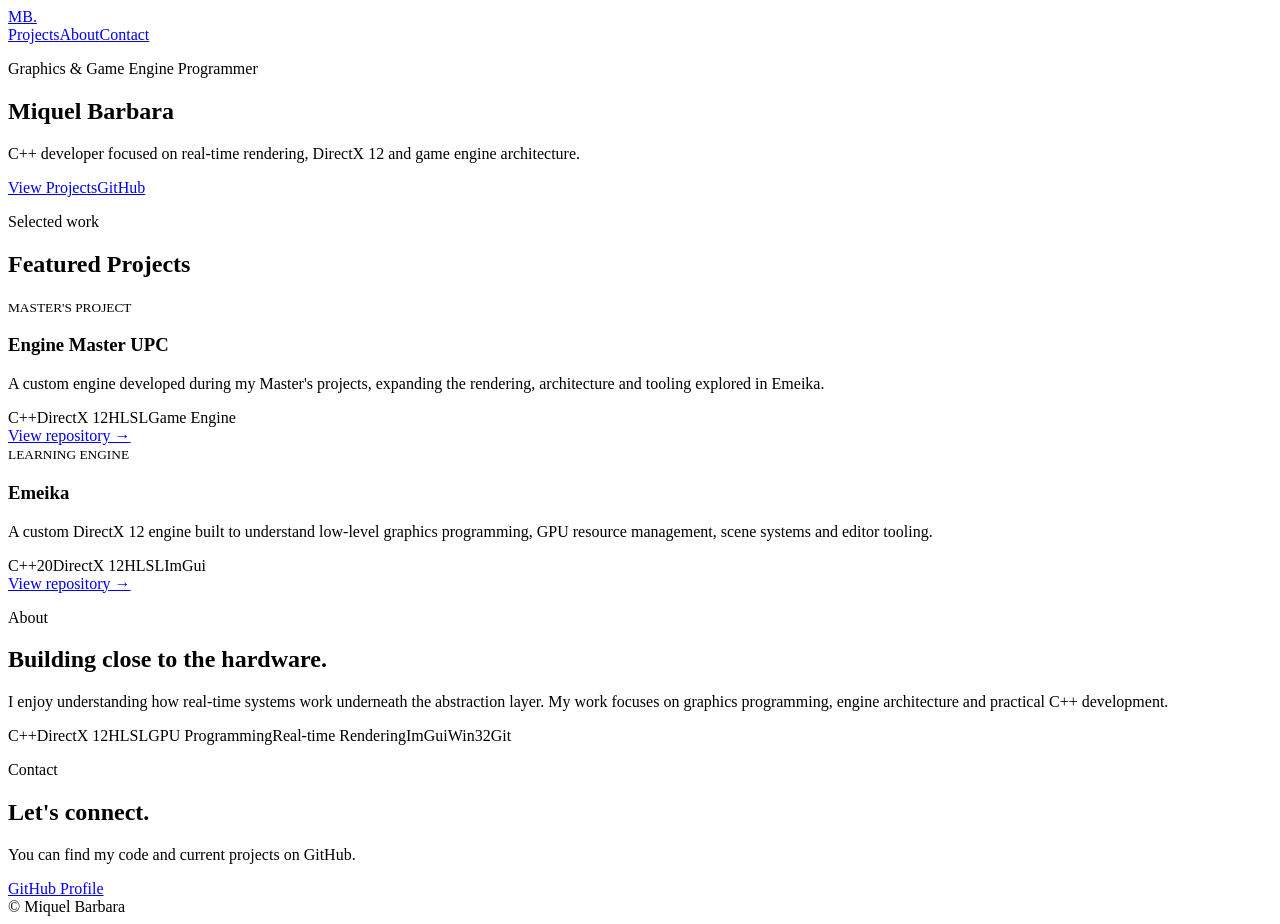
==== index.html @ bea15183 "Add portfolio homepage" ====
<!DOCTYPE html><html lang="en"><head><meta charset="UTF-8"><meta name="viewport" content="width=device-width,initial-scale=1"><meta name="description" content="Miquel Barbara - Graphics and Game Engine Programmer portfolio."><title>Miquel Barbara | Graphics & Game Engine Programmer</title><link rel="stylesheet" href="style.css"></head><body><header><a href="#top" class="logo">MB.</a><nav><a href="#projects">Projects</a><a href="#about">About</a><a href="#contact">Contact</a></nav></header><main id="top"><section class="hero"><p class="eyebrow">Graphics & Game Engine Programmer</p><h1>Miquel Barbara</h1><p class="lead">C++ developer focused on real-time rendering, DirectX 12 and game engine architecture.</p><div class="actions"><a class="btn primary" href="#projects">View Projects</a><a class="btn" href="https://github.com/MiquelBarbara">GitHub</a></div></section><section id="projects"><p class="eyebrow">Selected work</p><h2>Featured Projects</h2><div class="projects"><article><small>MASTER'S PROJECT</small><h3>Engine Master UPC</h3><p>A custom engine developed during my Master's projects, expanding the rendering, architecture and tooling explored in Emeika.</p><div class="tags"><span>C++</span><span>DirectX 12</span><span>HLSL</span><span>Game Engine</span></div><a class="link" href="https://github.com/Ravenwhisp/Engine_Master_UPC">View repository →</a></article><article><small>LEARNING ENGINE</small><h3>Emeika</h3><p>A custom DirectX 12 engine built to understand low-level graphics programming, GPU resource management, scene systems and editor tooling.</p><div class="tags"><span>C++20</span><span>DirectX 12</span><span>HLSL</span><span>ImGui</span></div><a class="link" href="https://github.com/MiquelBarbara/Emeika">View repository →</a></article></div></section><section id="about"><p class="eyebrow">About</p><h2>Building close to the hardware.</h2><p class="lead">I enjoy understanding how real-time systems work underneath the abstraction layer. My work focuses on graphics programming, engine architecture and practical C++ development.</p><div class="tags"><span>C++</span><span>DirectX 12</span><span>HLSL</span><span>GPU Programming</span><span>Real-time Rendering</span><span>ImGui</span><span>Win32</span><span>Git</span></div></section><section id="contact"><p class="eyebrow">Contact</p><h2>Let's connect.</h2><p class="lead">You can find my code and current projects on GitHub.</p><a class="btn primary" href="https://github.com/MiquelBarbara">GitHub Profile</a></section></main><footer>© <span id="year"></span> Miquel Barbara</footer><script src="script.js"></script></body></html>
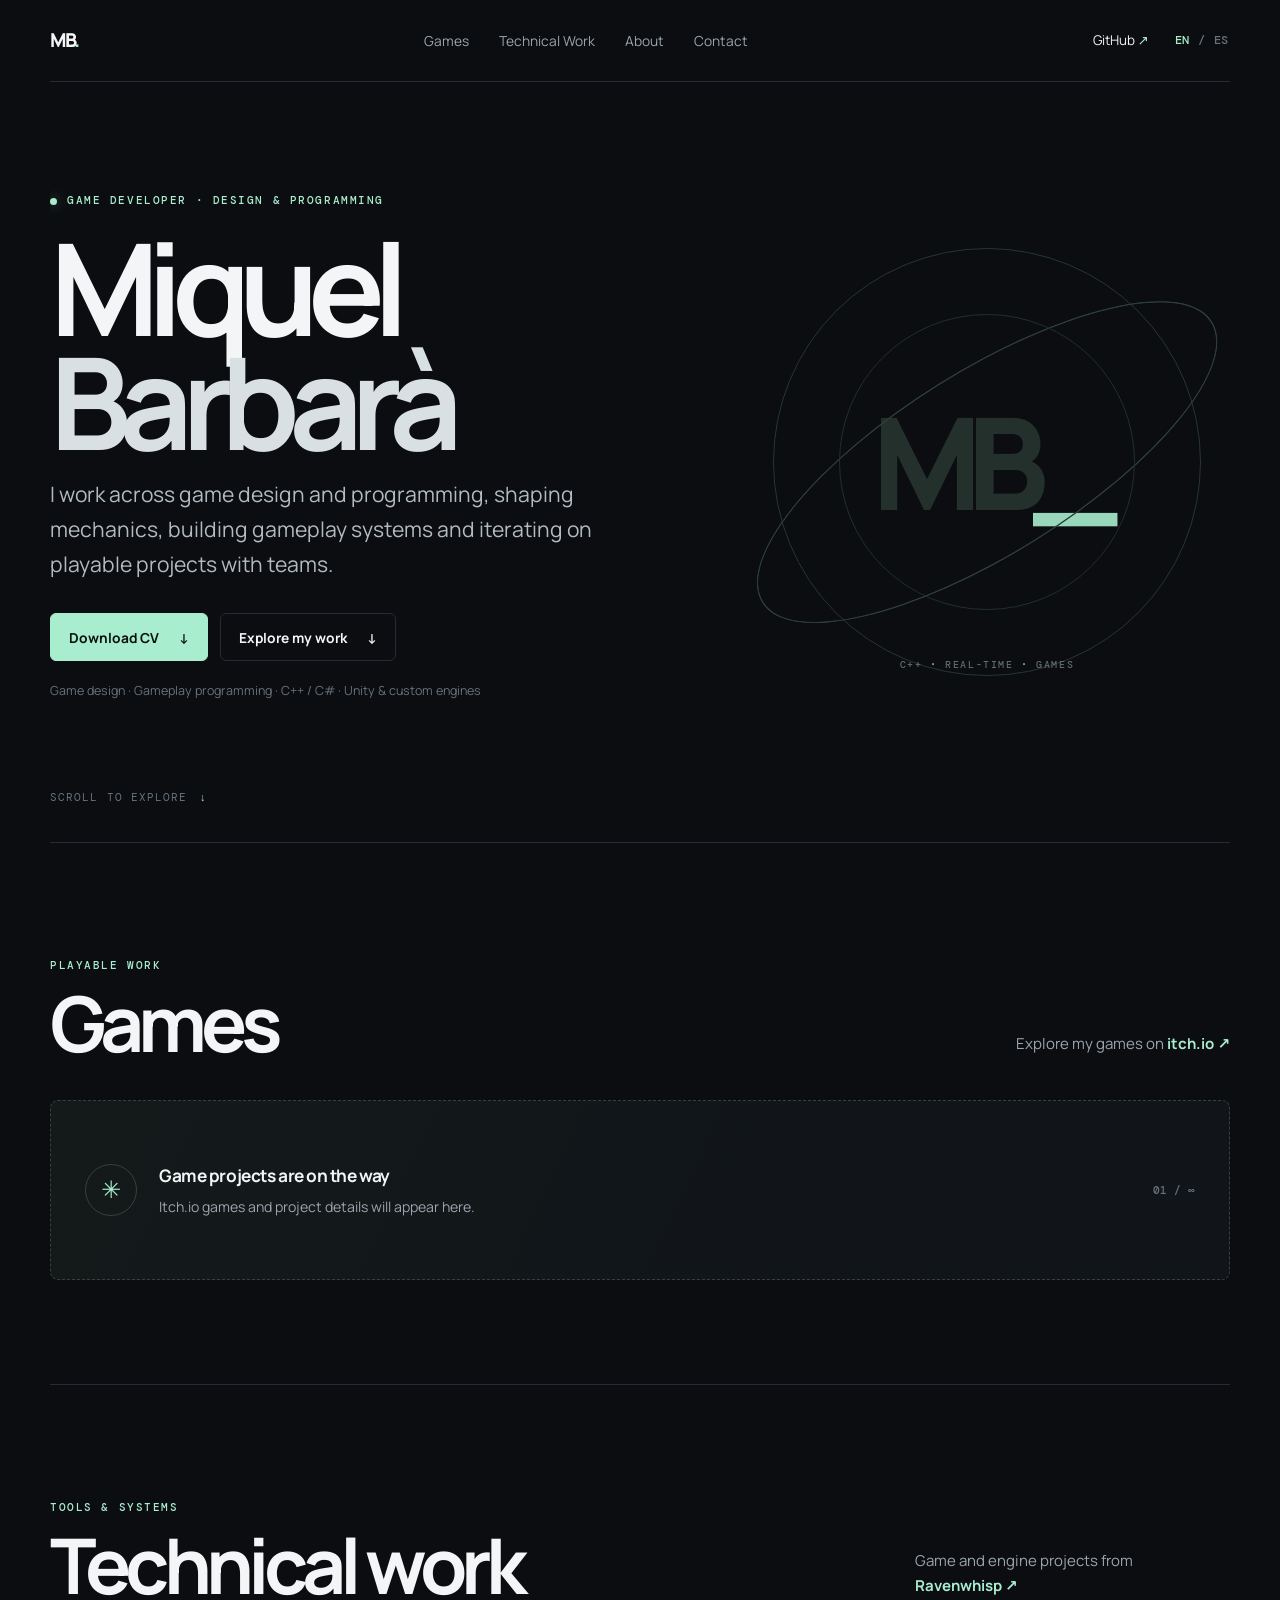
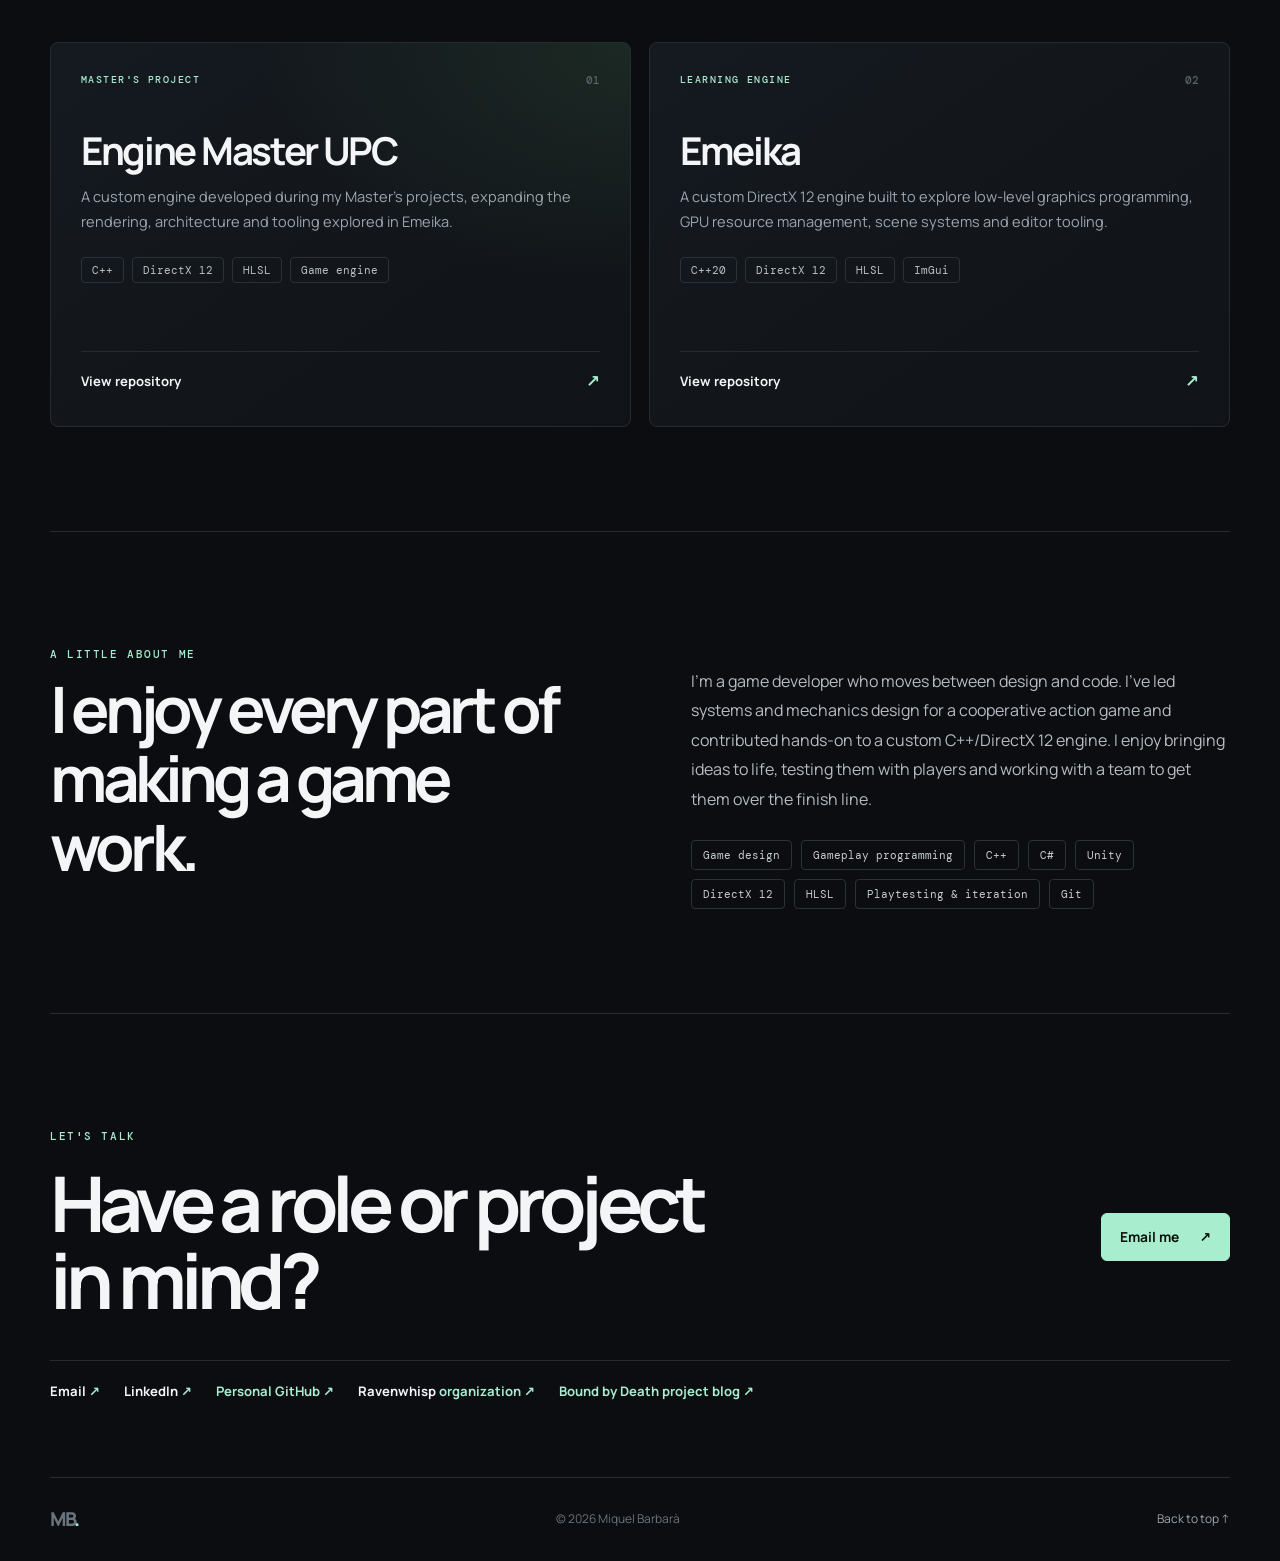
==== commit 82be866b: "Updated web" ====
--- a/index.html
+++ b/index.html
@@ -1 +1,109 @@
-<!DOCTYPE html><html lang="en"><head><meta charset="UTF-8"><meta name="viewport" content="width=device-width,initial-scale=1"><meta name="description" content="Miquel Barbara - Graphics and Game Engine Programmer portfolio."><title>Miquel Barbara | Graphics & Game Engine Programmer</title><link rel="stylesheet" href="style.css"></head><body><header><a href="#top" class="logo">MB.</a><nav><a href="#projects">Projects</a><a href="#about">About</a><a href="#contact">Contact</a></nav></header><main id="top"><section class="hero"><p class="eyebrow">Graphics & Game Engine Programmer</p><h1>Miquel Barbara</h1><p class="lead">C++ developer focused on real-time rendering, DirectX 12 and game engine architecture.</p><div class="actions"><a class="btn primary" href="#projects">View Projects</a><a class="btn" href="https://github.com/MiquelBarbara">GitHub</a></div></section><section id="projects"><p class="eyebrow">Selected work</p><h2>Featured Projects</h2><div class="projects"><article><small>MASTER'S PROJECT</small><h3>Engine Master UPC</h3><p>A custom engine developed during my Master's projects, expanding the rendering, architecture and tooling explored in Emeika.</p><div class="tags"><span>C++</span><span>DirectX 12</span><span>HLSL</span><span>Game Engine</span></div><a class="link" href="https://github.com/Ravenwhisp/Engine_Master_UPC">View repository →</a></article><article><small>LEARNING ENGINE</small><h3>Emeika</h3><p>A custom DirectX 12 engine built to understand low-level graphics programming, GPU resource management, scene systems and editor tooling.</p><div class="tags"><span>C++20</span><span>DirectX 12</span><span>HLSL</span><span>ImGui</span></div><a class="link" href="https://github.com/MiquelBarbara/Emeika">View repository →</a></article></div></section><section id="about"><p class="eyebrow">About</p><h2>Building close to the hardware.</h2><p class="lead">I enjoy understanding how real-time systems work underneath the abstraction layer. My work focuses on graphics programming, engine architecture and practical C++ development.</p><div class="tags"><span>C++</span><span>DirectX 12</span><span>HLSL</span><span>GPU Programming</span><span>Real-time Rendering</span><span>ImGui</span><span>Win32</span><span>Git</span></div></section><section id="contact"><p class="eyebrow">Contact</p><h2>Let's connect.</h2><p class="lead">You can find my code and current projects on GitHub.</p><a class="btn primary" href="https://github.com/MiquelBarbara">GitHub Profile</a></section></main><footer>© <span id="year"></span> Miquel Barbara</footer><script src="script.js"></script></body></html>+<!doctype html>
+<html lang="en">
+<head>
+  <meta charset="utf-8">
+  <meta name="viewport" content="width=device-width, initial-scale=1">
+  <meta name="theme-color" content="#0b0d10">
+  <meta name="description" content="Miquel Barbarà is a game developer working across game design and programming, from gameplay systems and player feedback to C++, C# and Unity.">
+  <title>Miquel Barbarà | Game Developer</title>
+  <link rel="stylesheet" href="style.css">
+  <script src="script.js" defer></script>
+</head>
+<body>
+  <a class="skip-link" href="#main" data-en="Skip to content" data-es="Saltar al contenido">Skip to content</a>
+  <header class="site-header">
+    <a href="#top" class="logo" data-en-aria-label="Miquel Barbarà home" data-es-aria-label="Inicio de Miquel Barbarà" aria-label="Miquel Barbarà home">MB<span>.</span></a>
+    <nav data-en-aria-label="Main navigation" data-es-aria-label="Navegación principal" aria-label="Main navigation">
+      <a href="#games" data-en="Games" data-es="Juegos">Games</a>
+      <a href="#engineering" data-en="Technical Work" data-es="Trabajo técnico">Technical Work</a>
+      <a href="#about" data-en="About" data-es="Sobre mí">About</a>
+      <a href="#contact" data-en="Contact" data-es="Contacto">Contact</a>
+    </nav>
+    <div class="header-actions">
+      <a class="github-link" href="https://github.com/MiquelBarbara" target="_blank" rel="noopener noreferrer">GitHub <span aria-hidden="true">↗</span></a>
+      <div class="language-switch" role="group" aria-label="Language / Idioma">
+        <button type="button" class="language-button is-active" data-language="en" aria-pressed="true">EN</button>
+        <span aria-hidden="true">/</span>
+        <button type="button" class="language-button" data-language="es" aria-pressed="false">ES</button>
+      </div>
+    </div>
+  </header>
+
+  <main id="main">
+    <section class="hero" id="top" aria-labelledby="hero-title">
+      <div class="hero-copy">
+        <p class="eyebrow"><span class="status-dot" aria-hidden="true"></span><span data-en="Game Developer · Design &amp; Programming" data-es="Desarrollador de videojuegos · Diseño y programación">Game Developer · Design &amp; Programming</span></p>
+        <h1 id="hero-title">Miquel<br><span>Barbarà</span></h1>
+        <p class="hero-lead" data-en="I work across game design and programming, shaping mechanics, building gameplay systems and iterating on playable projects with teams." data-es="Trabajo entre diseño y programación de videojuegos: defino mecánicas, desarrollo sistemas de juego e itero sobre proyectos jugables en equipo.">I work across game design and programming, shaping mechanics, building gameplay systems and iterating on playable projects with teams.</p>
+        <div class="hero-actions">
+          <a class="btn primary" href="assets/Miquel_Barbara_Game_Designer_CV.pdf" download><span data-en="Download CV" data-es="Descargar CV">Download CV</span><span aria-hidden="true">↓</span></a>
+          <a class="btn secondary" href="#games"><span data-en="Explore my work" data-es="Explora mi trabajo">Explore my work</span><span aria-hidden="true">↓</span></a>
+        </div>
+        <p class="hero-note" data-en="Game design · Gameplay programming · C++ / C# · Unity &amp; custom engines" data-es="Diseño · Programación de juego · C++ / C# · Unity y motores propios">Game design · Gameplay programming · C++ / C# · Unity &amp; custom engines</p>
+      </div>
+      <div class="hero-art" aria-hidden="true">
+        <div class="orbit orbit-one"></div><div class="orbit orbit-two"></div>
+        <div class="hero-mark">MB<span>_</span></div>
+        <div class="hero-caption">C++ <i>·</i> REAL-TIME <i>·</i> GAMES</div>
+      </div>
+      <a class="scroll-cue" href="#games"><span data-en="Scroll to explore" data-es="Desplázate para explorar">Scroll to explore</span><span aria-hidden="true">↓</span></a>
+    </section>
+
+    <section class="work-section" id="games" aria-labelledby="games-title">
+      <div class="section-heading">
+        <div><p class="eyebrow" data-en="PLAYABLE WORK" data-es="PROYECTOS JUGABLES">PLAYABLE WORK</p><h2 id="games-title" data-en="Games" data-es="Juegos">Games</h2></div>
+        <p class="section-intro"><span data-en="Explore my games on" data-es="Descubre mis juegos en">Explore my games on</span> <a class="text-link" href="https://miquelbarbara.itch.io" target="_blank" rel="noopener noreferrer">itch.io ↗</a></p>
+      </div>
+      <div class="empty-state">
+        <span class="empty-icon" aria-hidden="true">✳</span>
+        <div><h3 data-en="Game projects are on the way" data-es="Próximamente habrá proyectos de videojuegos">Game projects are on the way</h3><p data-en="Itch.io games and project details will appear here." data-es="Aquí aparecerán mis juegos de itch.io y los detalles de cada proyecto.">Itch.io games and project details will appear here.</p></div>
+        <span class="empty-index">01 / ∞</span>
+      </div>
+    </section>
+
+    <section class="work-section" id="engineering" aria-labelledby="engineering-title">
+      <div class="section-heading">
+        <div><p class="eyebrow" data-en="TOOLS &amp; SYSTEMS" data-es="HERRAMIENTAS Y SISTEMAS">TOOLS &amp; SYSTEMS</p><h2 id="engineering-title" data-en="Technical work" data-es="Trabajo técnico">Technical work</h2></div>
+        <p class="section-intro"><span data-en="Game and engine projects from" data-es="Proyectos de videojuegos y motores de">Game and engine projects from</span> <a class="text-link" href="https://github.com/Ravenwhisp" target="_blank" rel="noopener noreferrer">Ravenwhisp ↗</a></p>
+      </div>
+      <div class="project-grid">
+        <article class="project-card project-featured">
+          <div class="project-topline"><span class="project-type" data-en="MASTER'S PROJECT" data-es="PROYECTO DE MÁSTER">MASTER'S PROJECT</span><span class="project-number">01</span></div>
+          <h3>Engine Master UPC</h3>
+          <p data-en="A custom engine developed during my Master's projects, expanding the rendering, architecture and tooling explored in Emeika." data-es="Un motor propio desarrollado durante mis proyectos de máster, ampliando los sistemas de renderizado, arquitectura y herramientas explorados en Emeika.">A custom engine developed during my Master's projects, expanding the rendering, architecture and tooling explored in Emeika.</p>
+          <div class="tags"><span>C++</span><span>DirectX 12</span><span>HLSL</span><span data-en="Game engine" data-es="Motor de videojuegos">Game engine</span></div>
+          <a class="project-link" href="https://github.com/Ravenwhisp/Engine_Master_UPC" target="_blank" rel="noopener noreferrer"><span data-en="View repository" data-es="Ver repositorio">View repository</span><span aria-hidden="true">↗</span></a>
+        </article>
+        <article class="project-card">
+          <div class="project-topline"><span class="project-type" data-en="LEARNING ENGINE" data-es="MOTOR EXPERIMENTAL">LEARNING ENGINE</span><span class="project-number">02</span></div>
+          <h3>Emeika</h3>
+          <p data-en="A custom DirectX 12 engine built to explore low-level graphics programming, GPU resource management, scene systems and editor tooling." data-es="Un motor propio con DirectX 12 para explorar programación gráfica de bajo nivel, gestión de recursos de GPU, sistemas de escena y herramientas de edición.">A custom DirectX 12 engine built to explore low-level graphics programming, GPU resource management, scene systems and editor tooling.</p>
+          <div class="tags"><span>C++20</span><span>DirectX 12</span><span>HLSL</span><span>ImGui</span></div>
+          <a class="project-link" href="https://github.com/MiquelBarbara/Emeika" target="_blank" rel="noopener noreferrer"><span data-en="View repository" data-es="Ver repositorio">View repository</span><span aria-hidden="true">↗</span></a>
+        </article>
+      </div>
+    </section>
+
+    <section class="about-section" id="about" aria-labelledby="about-title">
+      <div class="about-heading"><p class="eyebrow" data-en="A LITTLE ABOUT ME" data-es="UN POCO SOBRE MÍ">A LITTLE ABOUT ME</p><h2 id="about-title" data-en="I enjoy every part of making a game work." data-es="Me gusta participar en cada parte de crear un videojuego.">I enjoy every part of making a game work.</h2></div>
+      <div class="about-copy"><p data-en="I’m a game developer who moves between design and code. I’ve led systems and mechanics design for a cooperative action game and contributed hands-on to a custom C++/DirectX 12 engine. I enjoy bringing ideas to life, testing them with players and working with a team to get them over the finish line." data-es="Soy desarrollador de videojuegos y me muevo entre el diseño y el código. He liderado el diseño de sistemas y mecánicas para un juego de acción cooperativo y también he contribuido a un motor propio con C++ y DirectX 12. Me gusta dar vida a las ideas, probarlas con jugadores y trabajar en equipo para llevarlas a buen término.">I’m a game developer who moves between design and code. I’ve led systems and mechanics design for a cooperative action game and contributed hands-on to a custom C++/DirectX 12 engine. I enjoy bringing ideas to life, testing them with players and working with a team to get them over the finish line.</p>
+        <div class="skills"><span data-en="Game design" data-es="Diseño de videojuegos">Game design</span><span data-en="Gameplay programming" data-es="Programación de juego">Gameplay programming</span><span>C++</span><span>C#</span><span>Unity</span><span>DirectX 12</span><span>HLSL</span><span data-en="Playtesting &amp; iteration" data-es="Pruebas e iteración">Playtesting &amp; iteration</span><span>Git</span></div>
+      </div>
+    </section>
+
+    <section class="contact-section" id="contact" aria-labelledby="contact-title">
+      <p class="eyebrow" data-en="LET'S TALK" data-es="HABLEMOS">LET'S TALK</p>
+      <div class="contact-row"><h2 id="contact-title" data-en="Have a role or project in mind?" data-es="¿Tienes una oportunidad o proyecto en mente?">Have a role or project in mind?</h2><a class="btn primary contact-button" href="mailto:miquel.barbara.garrido@gmail.com"><span data-en="Email me" data-es="Escríbeme">Email me</span><span aria-hidden="true">↗</span></a></div>
+      <div class="social-links">
+        <a href="mailto:miquel.barbara.garrido@gmail.com">Email <span aria-hidden="true">↗</span></a>
+        <a href="https://www.linkedin.com/in/miquel-barbara-garrido" target="_blank" rel="noopener noreferrer">LinkedIn <span aria-hidden="true">↗</span></a>
+        <a href="https://github.com/MiquelBarbara" target="_blank" rel="noopener noreferrer"><span data-en="Personal GitHub" data-es="GitHub personal">Personal GitHub</span> <span aria-hidden="true">↗</span></a>
+        <a href="https://github.com/Ravenwhisp" target="_blank" rel="noopener noreferrer">Ravenwhisp <span data-en="organization" data-es="organización">organization</span> <span aria-hidden="true">↗</span></a>
+        <a href="https://ravenwhisp.github.io/Ravenwhisp/" target="_blank" rel="noopener noreferrer"><span data-en="Bound by Death project blog" data-es="Blog del proyecto Bound by Death">Bound by Death project blog</span> <span aria-hidden="true">↗</span></a>
+      </div>
+    </section>
+  </main>
+
+  <footer><a href="#top" class="logo">MB<span>.</span></a><p>© <span id="year"></span> Miquel Barbarà</p><a href="#top" class="back-top"><span data-en="Back to top" data-es="Volver arriba">Back to top</span> ↑</a></footer>
+</body>
+</html>
--- a/style.css
+++ b/style.css
@@ -0,0 +1,9 @@
+@import url('https://fonts.googleapis.com/css2?family=DM+Mono:wght@400;500&family=Manrope:wght@400;500;600;700;800&display=swap');
+
+:root{color-scheme:dark;--bg:#0b0d10;--surface:#11151a;--surface-raised:#171c22;--text:#f3f5f6;--muted:#9aa5af;--faint:#68737d;--line:#242b32;--accent:#a8edce;--accent-strong:#72dcb0;--font-sans:'Manrope',Inter,system-ui,-apple-system,'Segoe UI',sans-serif;--font-mono:'DM Mono',ui-monospace,monospace}*{box-sizing:border-box}html{scroll-behavior:smooth;scroll-padding-top:90px}body{margin:0;background:var(--bg);color:var(--text);font:400 16px/1.7 var(--font-sans);-webkit-font-smoothing:antialiased}a{color:inherit;text-decoration:none}button{font:inherit}::selection{background:var(--accent);color:var(--bg)}.skip-link{position:fixed;z-index:10;top:10px;left:10px;padding:10px 16px;background:var(--accent);color:var(--bg);border-radius:6px;transform:translateY(-160%)}.skip-link:focus{transform:translateY(0)}.site-header,main,footer{width:min(calc(100% - 64px),1180px);margin-inline:auto}.site-header{height:82px;display:flex;align-items:center;justify-content:space-between;border-bottom:1px solid var(--line)}.logo{font-size:1.2rem;font-weight:800;letter-spacing:-.1em}.logo span,.hero-mark span{color:var(--accent)}nav,.header-actions{display:flex;align-items:center}nav{gap:30px;color:var(--muted);font-size:.86rem}nav a,.github-link,.social-links a,.back-top{transition:color .2s ease}nav a:hover,.github-link:hover,.social-links a:hover,.back-top:hover{color:var(--accent)}.header-actions{gap:24px}.github-link{font-size:.84rem}.github-link span,.social-links a span{color:var(--accent)}.language-switch{display:flex;align-items:center;gap:7px;color:var(--faint);font:500 .72rem var(--font-mono)}.language-button{padding:5px 2px;border:0;background:none;color:var(--faint);font:inherit;cursor:pointer}.language-button:hover,.language-button.is-active{color:var(--accent)}.language-button:focus-visible,a:focus-visible{outline:2px solid var(--accent);outline-offset:4px;border-radius:3px}.hero{position:relative;min-height:min(760px,calc(100svh - 82px));display:flex;align-items:center;padding:100px 0 140px;overflow:hidden}.hero-copy{position:relative;z-index:1;max-width:650px}.eyebrow,.project-type{font:500 .7rem/1.4 var(--font-mono);letter-spacing:.14em;color:var(--accent);text-transform:uppercase}.hero .eyebrow{display:flex;align-items:center;gap:10px}.status-dot{width:7px;height:7px;border-radius:50%;background:var(--accent);box-shadow:0 0 14px #a8edce70}.hero h1{margin:22px 0 18px;font-size:clamp(4.8rem,10vw,8.8rem);line-height:.89;letter-spacing:-.09em;font-weight:700}.hero h1 span{color:#d9e0e4}.hero-lead{max-width:570px;margin:0;color:#b2bbc2;font-size:clamp(1.08rem,2vw,1.32rem);line-height:1.65}.hero-actions{display:flex;flex-wrap:wrap;gap:12px;margin-top:32px}.btn{min-height:48px;display:inline-flex;align-items:center;justify-content:center;gap:20px;padding:0 18px;border:1px solid var(--line);border-radius:6px;font-size:.86rem;font-weight:700;transition:transform .2s ease,border-color .2s ease,background .2s ease}.btn:hover{transform:translateY(-2px)}.btn.primary{background:var(--accent);border-color:var(--accent);color:#07110c}.btn.primary:hover{background:#c3f7df}.btn.secondary:hover{border-color:var(--accent);color:var(--accent)}.disabled-action{cursor:not-allowed;opacity:.55}.disabled-action:hover{transform:none}.hero-note{margin:19px 0 0;color:var(--faint);font-size:.78rem}.hero-art{position:absolute;width:min(44vw,510px);aspect-ratio:1;right:-12px;top:50%;transform:translateY(-50%);display:grid;place-items:center;opacity:.9}.hero-art::before,.hero-art::after{content:"";position:absolute;border:1px solid #293c36;border-radius:50%}.hero-art::before{inset:8%}.hero-art::after{inset:21%;border-color:#24342f}.orbit{position:absolute;border:1px solid #32453d;border-radius:50%;transform:rotate(-32deg)}.orbit-one{inset:32% -2%;}.orbit-two{inset:-2% 32%;transform:rotate(58deg)}.hero-mark{font-size:clamp(4rem,10vw,8rem);font-weight:800;letter-spacing:-.12em;color:#27342f}.hero-mark span{animation:blink 1.2s steps(2,start) infinite}.hero-caption{position:absolute;bottom:9%;font:500 .62rem var(--font-mono);letter-spacing:.16em;color:#68776f}.hero-caption i{font-style:normal;color:var(--accent)}.scroll-cue{position:absolute;bottom:38px;left:0;display:flex;align-items:center;gap:12px;color:var(--faint);font:400 .68rem var(--font-mono);text-transform:uppercase;letter-spacing:.1em}.scroll-cue span:last-child{color:var(--accent)}section.work-section,section.about-section,section.contact-section{padding:104px 0;border-top:1px solid var(--line)}.section-heading{display:flex;align-items:end;justify-content:space-between;gap:30px;margin-bottom:38px}.section-heading h2,.about-heading h2,.contact-section h2{margin:9px 0 0;font-size:clamp(2.8rem,6vw,5rem);line-height:1;letter-spacing:-.075em}.section-intro{max-width:315px;margin:0 0 5px;color:var(--muted);font-size:.94rem}.empty-state{min-height:180px;display:flex;align-items:center;gap:22px;padding:30px 34px;background:linear-gradient(115deg,#141a1a,#11151a 64%);border:1px dashed #33423c;border-radius:8px}.empty-icon{display:grid;place-items:center;width:52px;height:52px;flex:0 0 52px;border:1px solid #33423c;border-radius:50%;color:var(--accent);font-size:1.5rem}.empty-state h3{margin:0 0 5px;font-size:1.08rem;letter-spacing:-.025em}.empty-state p{margin:0;color:var(--muted);font-size:.88rem}.empty-index{margin-left:auto;color:var(--faint);font:500 .7rem var(--font-mono)}.project-grid{display:grid;grid-template-columns:repeat(2,minmax(0,1fr));gap:18px}.project-card{position:relative;min-height:385px;display:flex;flex-direction:column;padding:30px;background:linear-gradient(145deg,#151a20,#101317);border:1px solid var(--line);border-radius:8px;transition:border-color .2s ease,transform .2s ease}.project-card:hover{transform:translateY(-3px);border-color:#3b4b44}.project-featured{background:radial-gradient(ellipse at top right,#1c2924 0,transparent 45%),linear-gradient(145deg,#151a20,#101317)}.project-topline{display:flex;align-items:center;justify-content:space-between}.project-type{font-size:.64rem}.project-number{color:#59636b;font:500 .7rem var(--font-mono)}.project-card h3{margin:43px 0 12px;font-size:clamp(1.8rem,3vw,2.5rem);line-height:1.1;letter-spacing:-.06em}.project-card p{max-width:520px;margin:0;color:var(--muted);font-size:.91rem}.tags,.skills{display:flex;flex-wrap:wrap;gap:8px}.tags{margin:23px 0 26px}.tags span,.skills span{padding:5px 10px;border:1px solid #2a3239;border-radius:4px;color:#b8c1c7;font:400 .68rem var(--font-mono)}.project-link{display:flex;align-items:center;justify-content:space-between;margin-top:auto;padding-top:15px;border-top:1px solid var(--line);font-size:.82rem;font-weight:700}.project-link span:last-child{color:var(--accent);font-size:1.05rem}.project-link:hover{color:var(--accent)}.about-section{display:grid;grid-template-columns:1fr 1fr;gap:8vw}.about-heading h2{max-width:550px;font-size:clamp(2.5rem,5vw,4rem);line-height:1.08}.about-copy{padding-top:31px}.about-copy>p{margin:0 0 25px;color:#b4bdc4;font-size:1rem;line-height:1.85}.skills{gap:9px}.skills span{padding:7px 11px;color:#c6cdd2}.contact-section{padding-bottom:74px!important}.contact-row{display:flex;align-items:center;justify-content:space-between;gap:25px}.contact-section h2{max-width:700px;font-size:clamp(2.7rem,6vw,5.2rem)}.contact-button{flex:0 0 auto}.social-links{display:flex;align-items:center;gap:24px;margin-top:42px;padding-top:19px;border-top:1px solid var(--line);font-size:.82rem}.social-links a{font-weight:700}.pending-contact{color:var(--faint);font-size:.76rem}footer{min-height:84px;display:flex;align-items:center;justify-content:space-between;border-top:1px solid var(--line);color:var(--faint);font-size:.75rem}footer p{margin:0}.back-top{color:var(--muted)}
+@keyframes blink{to{visibility:hidden}}@media(prefers-reduced-motion:reduce){*,*::before,*::after{scroll-behavior:auto!important;animation-duration:.01ms!important;animation-iteration-count:1!important;transition-duration:.01ms!important}}
+@media(max-width:850px){.site-header,main,footer{width:min(calc(100% - 40px),1180px)}.hero-art{right:-100px;opacity:.5}.hero-copy{max-width:590px}.about-section{gap:40px}}
+@media(max-width:650px){.site-header{height:auto;min-height:74px;flex-wrap:wrap;gap:10px;padding:14px 0}.site-header nav{order:3;width:100%;justify-content:space-between;gap:8px;padding:9px 0 3px;border-top:1px solid var(--line);font-size:.76rem}.header-actions{gap:14px}.github-link{font-size:.78rem}.hero{min-height:690px;min-height:calc(90svh - 110px);padding:85px 0 115px}.hero-art{width:85vw;right:-33vw;top:54%;opacity:.24}.hero h1{font-size:clamp(4.2rem,18vw,7rem)}.hero-lead{font-size:1.05rem}.hero-note{max-width:270px}.scroll-cue{bottom:28px}section.work-section,section.about-section,section.contact-section{padding:76px 0}.section-heading{display:block;margin-bottom:27px}.section-intro{margin-top:14px}.section-heading h2{font-size:3.4rem}.empty-state{align-items:flex-start;padding:23px;gap:15px}.empty-icon{width:42px;height:42px;flex-basis:42px;font-size:1.2rem}.empty-index{display:none}.project-grid{grid-template-columns:1fr}.project-card{min-height:360px;padding:24px}.project-card h3{margin-top:36px}.about-section{grid-template-columns:1fr;gap:10px}.about-copy{padding-top:0}.about-heading h2{max-width:500px;font-size:3rem}.contact-row{align-items:flex-start;flex-direction:column}.contact-section h2{font-size:3.4rem}.social-links{align-items:flex-start;flex-direction:column;gap:10px}footer{min-height:76px}}
+@media(max-width:370px){.site-header,main,footer{width:calc(100% - 32px)}nav{font-size:.7rem!important}.header-actions{gap:9px}.hero-actions{align-items:flex-start;flex-direction:column}.btn{min-width:185px;justify-content:space-between}}
+
+.text-link{color:var(--accent);font-weight:700;white-space:nowrap}.text-link:hover{text-decoration:underline;text-underline-offset:4px}.social-links{flex-wrap:wrap}
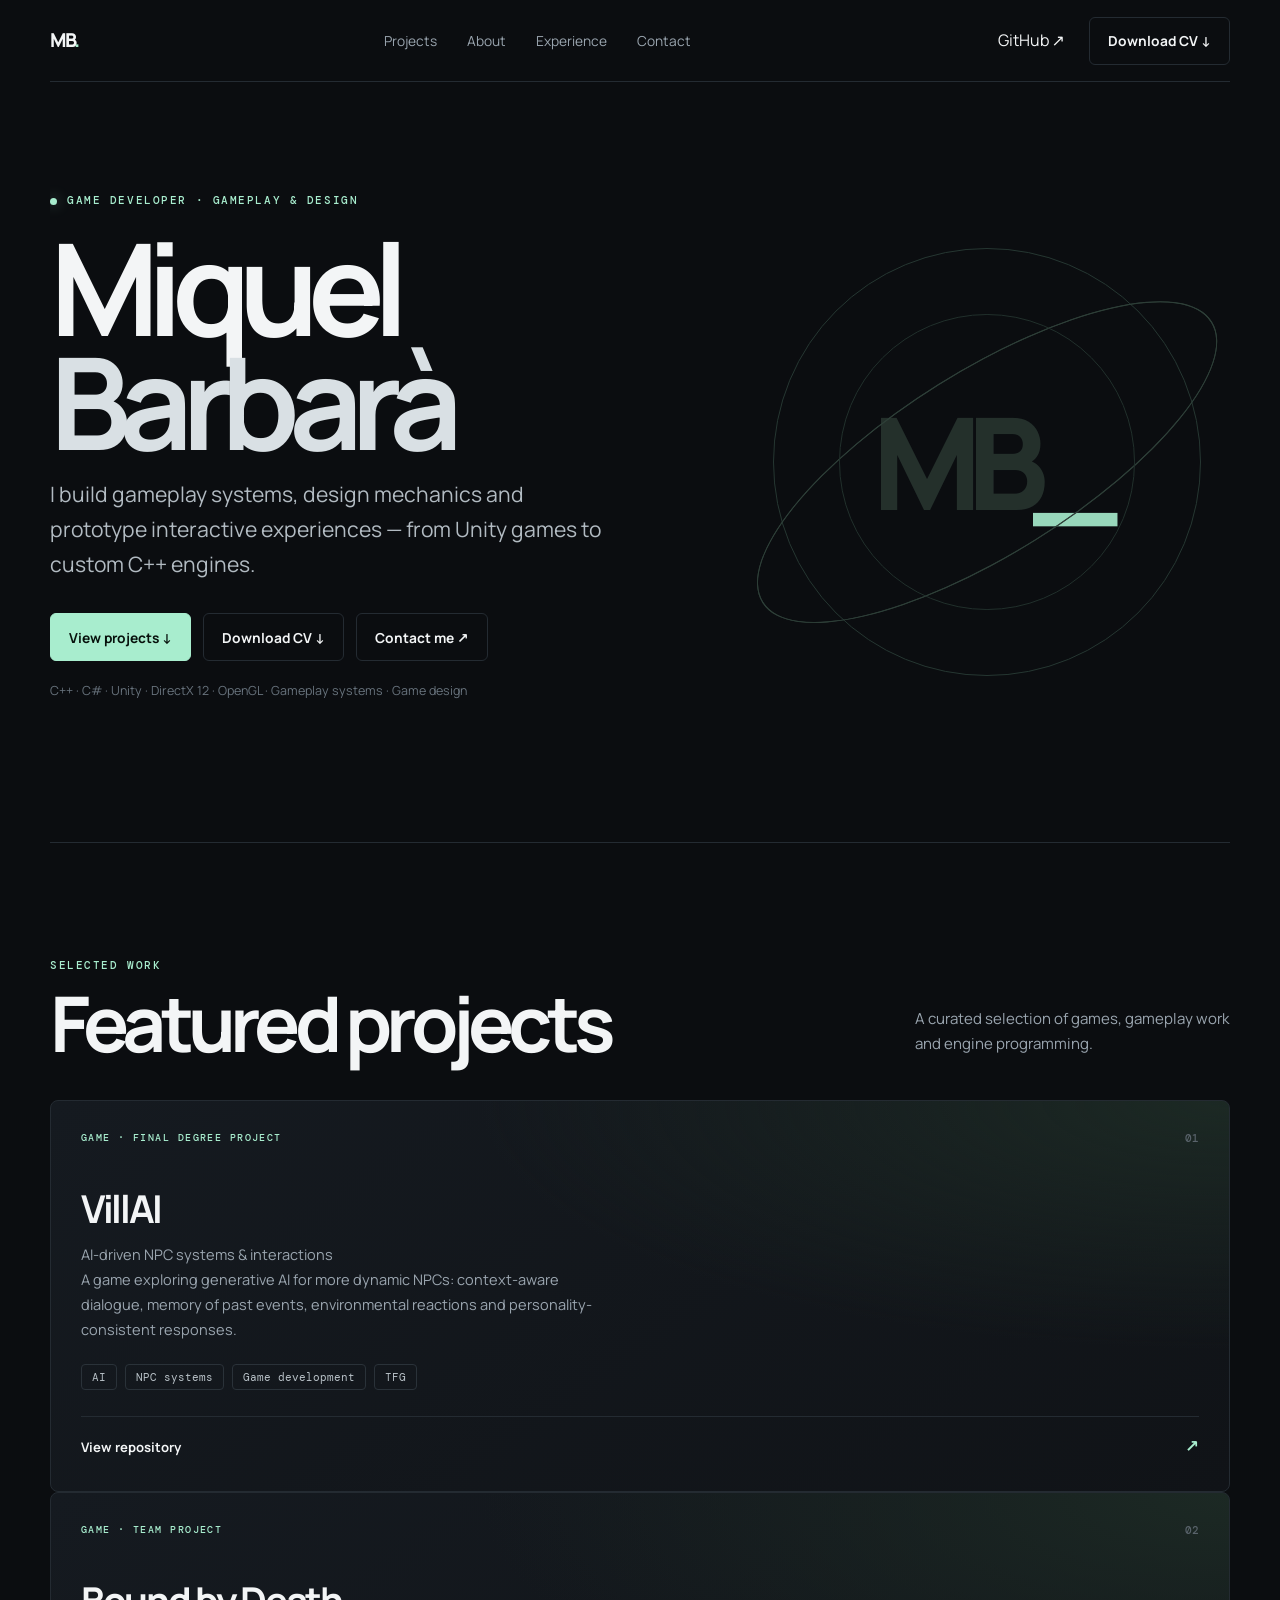
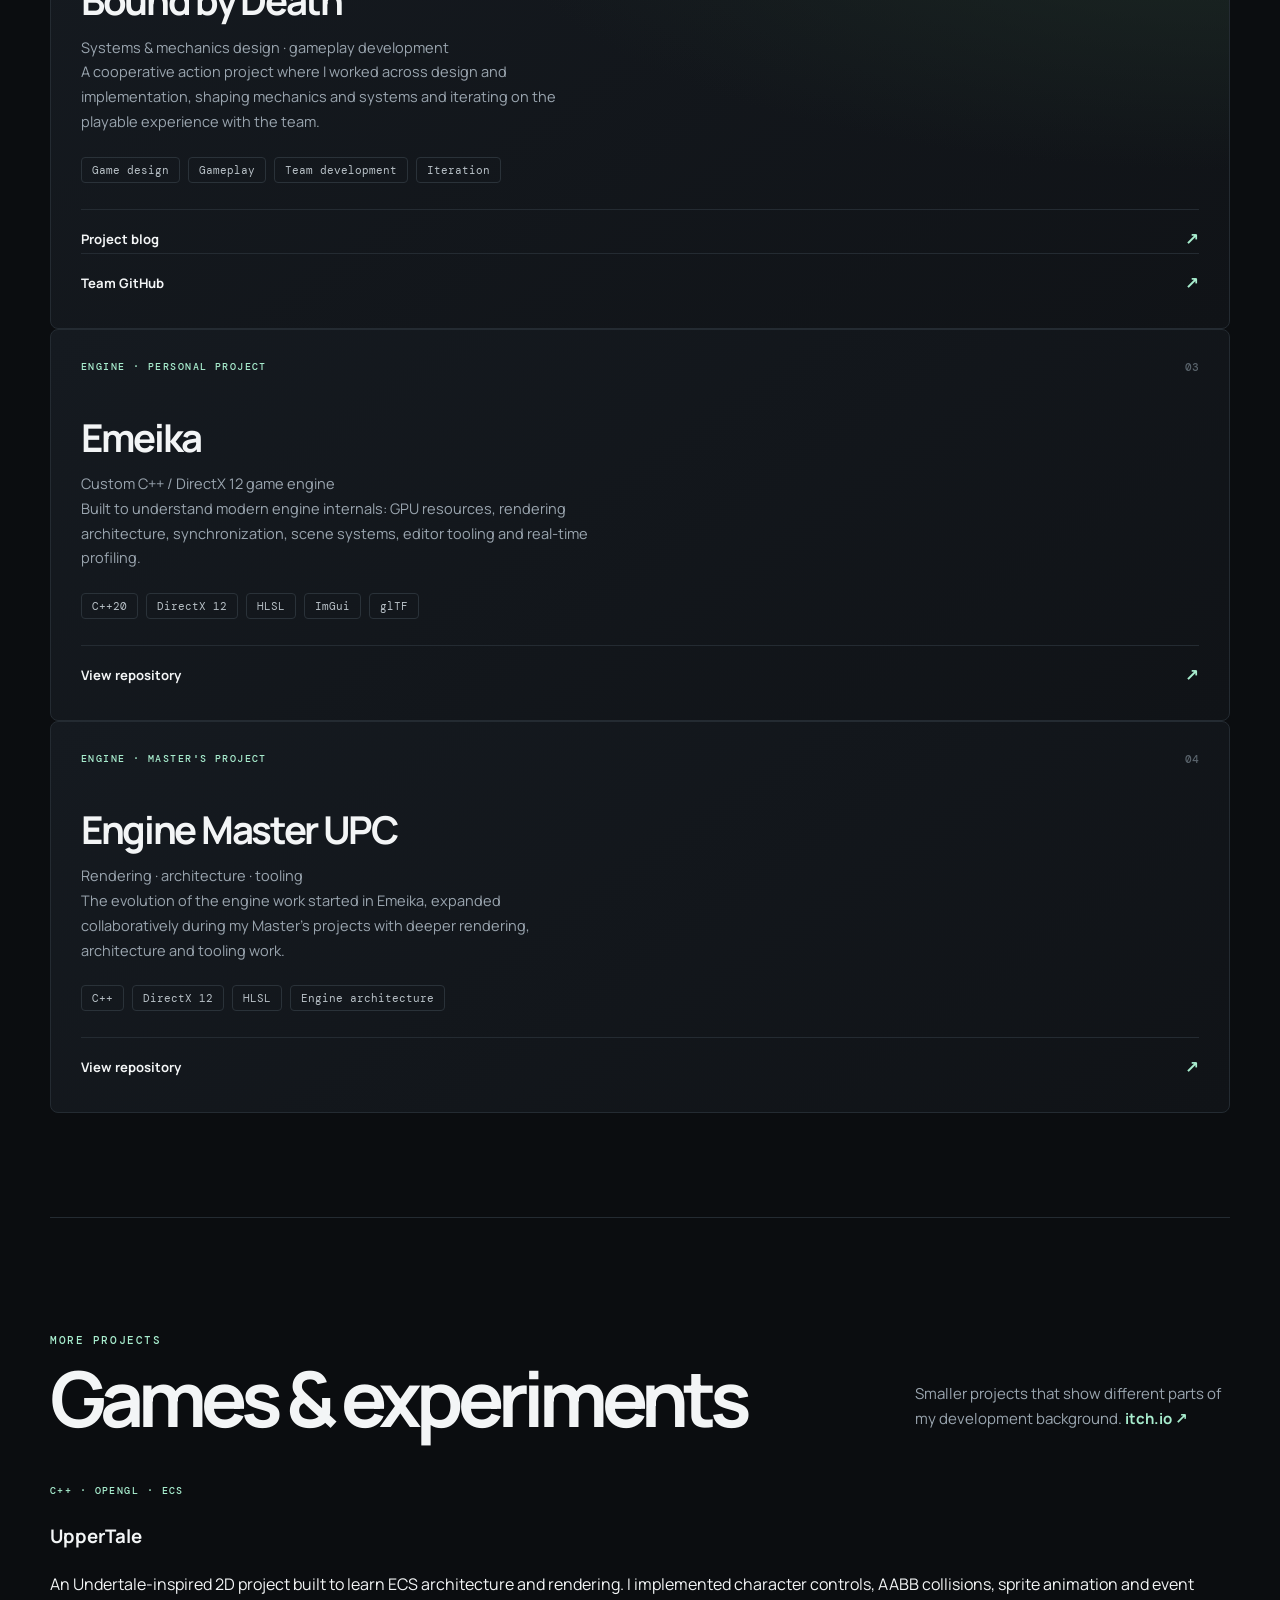
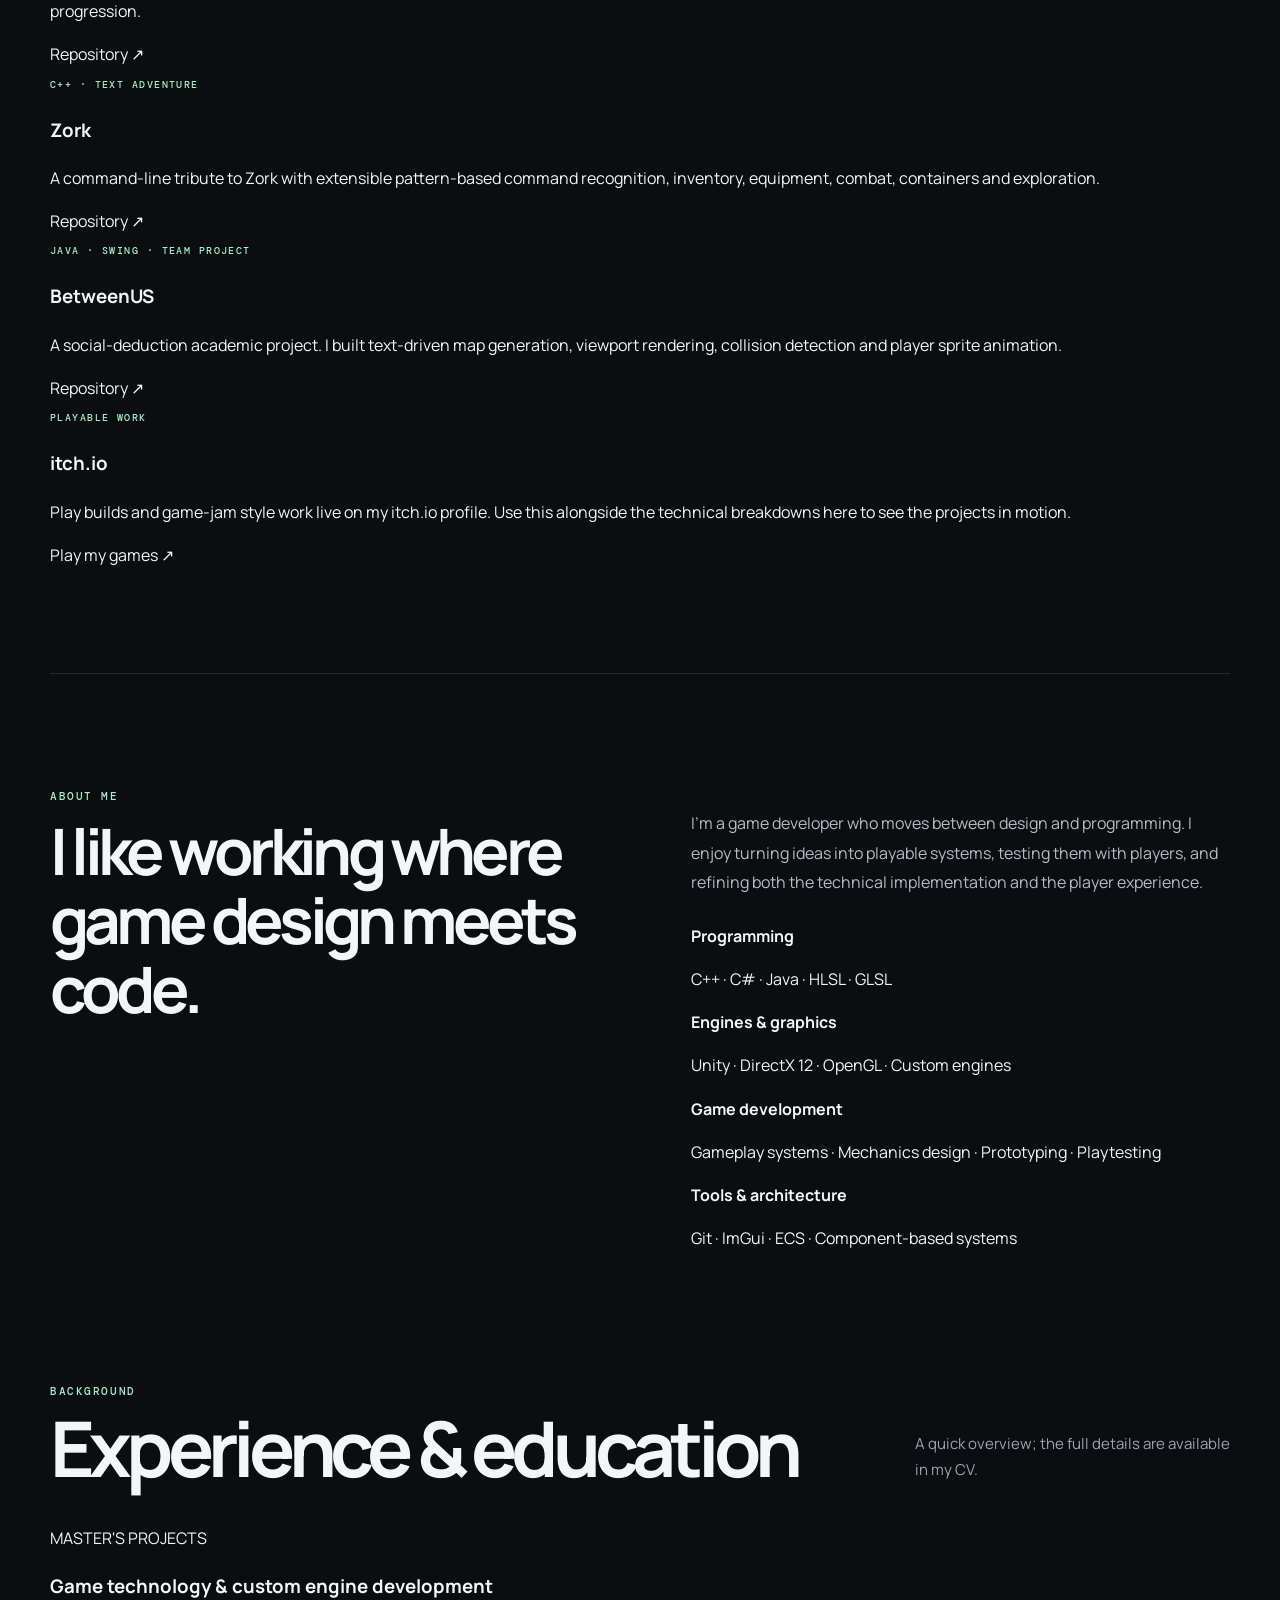
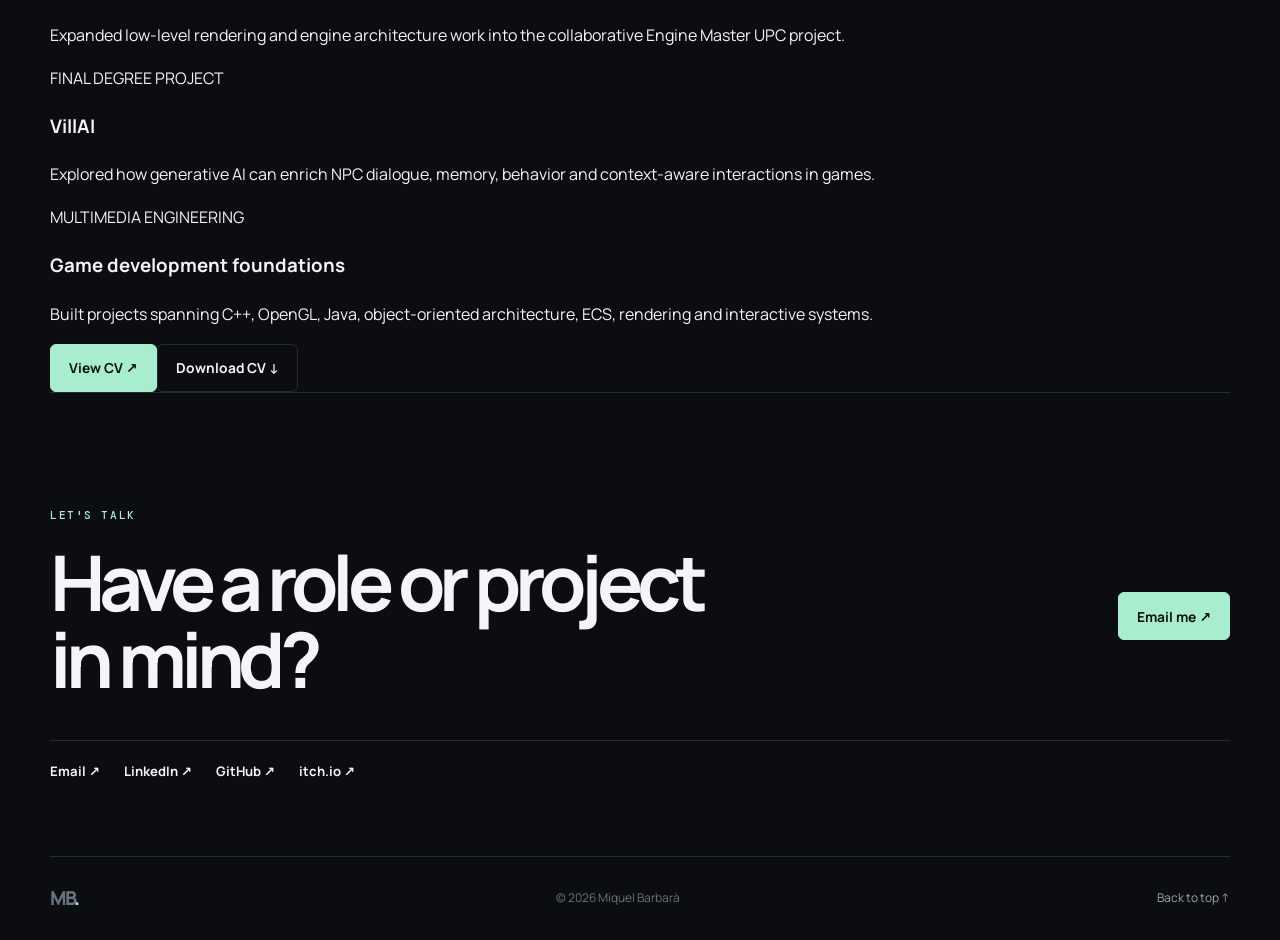
==== commit 8f27b789: "Redesign portfolio for recruiter-first project showcase" ====
--- a/index.html
+++ b/index.html
@@ -4,106 +4,132 @@
   <meta charset="utf-8">
   <meta name="viewport" content="width=device-width, initial-scale=1">
   <meta name="theme-color" content="#0b0d10">
-  <meta name="description" content="Miquel Barbarà is a game developer working across game design and programming, from gameplay systems and player feedback to C++, C# and Unity.">
+  <meta name="description" content="Miquel Barbarà — game developer focused on gameplay programming, game design, C++, C#, Unity and real-time systems.">
   <title>Miquel Barbarà | Game Developer</title>
   <link rel="stylesheet" href="style.css">
   <script src="script.js" defer></script>
 </head>
 <body>
-  <a class="skip-link" href="#main" data-en="Skip to content" data-es="Saltar al contenido">Skip to content</a>
-  <header class="site-header">
-    <a href="#top" class="logo" data-en-aria-label="Miquel Barbarà home" data-es-aria-label="Inicio de Miquel Barbarà" aria-label="Miquel Barbarà home">MB<span>.</span></a>
-    <nav data-en-aria-label="Main navigation" data-es-aria-label="Navegación principal" aria-label="Main navigation">
-      <a href="#games" data-en="Games" data-es="Juegos">Games</a>
-      <a href="#engineering" data-en="Technical Work" data-es="Trabajo técnico">Technical Work</a>
-      <a href="#about" data-en="About" data-es="Sobre mí">About</a>
-      <a href="#contact" data-en="Contact" data-es="Contacto">Contact</a>
-    </nav>
-    <div class="header-actions">
-      <a class="github-link" href="https://github.com/MiquelBarbara" target="_blank" rel="noopener noreferrer">GitHub <span aria-hidden="true">↗</span></a>
-      <div class="language-switch" role="group" aria-label="Language / Idioma">
-        <button type="button" class="language-button is-active" data-language="en" aria-pressed="true">EN</button>
-        <span aria-hidden="true">/</span>
-        <button type="button" class="language-button" data-language="es" aria-pressed="false">ES</button>
-      </div>
+<a class="skip-link" href="#main">Skip to content</a>
+<header class="site-header">
+  <a href="#top" class="logo" aria-label="Miquel Barbarà home">MB<span>.</span></a>
+  <nav aria-label="Main navigation">
+    <a href="#projects">Projects</a><a href="#about">About</a><a href="#experience">Experience</a><a href="#contact">Contact</a>
+  </nav>
+  <div class="header-actions">
+    <a class="header-link" href="https://github.com/MiquelBarbara" target="_blank" rel="noopener noreferrer">GitHub ↗</a>
+    <a class="btn cv-small" href="assets/Miquel_Barbara_Game_Designer_CV.pdf" download>Download CV ↓</a>
+  </div>
+</header>
+
+<main id="main">
+<section class="hero" id="top">
+  <div class="hero-copy">
+    <p class="eyebrow"><span class="status-dot"></span> GAME DEVELOPER · GAMEPLAY & DESIGN</p>
+    <h1>Miquel<br><span>Barbarà</span></h1>
+    <p class="hero-lead">I build gameplay systems, design mechanics and prototype interactive experiences — from Unity games to custom C++ engines.</p>
+    <div class="hero-actions">
+      <a class="btn primary" href="#projects">View projects ↓</a>
+      <a class="btn secondary" href="assets/Miquel_Barbara_Game_Designer_CV.pdf" download>Download CV ↓</a>
+      <a class="btn ghost" href="mailto:miquel.barbara.garrido@gmail.com">Contact me ↗</a>
     </div>
-  </header>
+    <p class="hero-note">C++ · C# · Unity · DirectX 12 · OpenGL · Gameplay systems · Game design</p>
+  </div>
+  <div class="hero-art" aria-hidden="true"><div class="orbit orbit-one"></div><div class="orbit orbit-two"></div><div class="hero-mark">MB<span>_</span></div></div>
+</section>
 
-  <main id="main">
-    <section class="hero" id="top" aria-labelledby="hero-title">
-      <div class="hero-copy">
-        <p class="eyebrow"><span class="status-dot" aria-hidden="true"></span><span data-en="Game Developer · Design &amp; Programming" data-es="Desarrollador de videojuegos · Diseño y programación">Game Developer · Design &amp; Programming</span></p>
-        <h1 id="hero-title">Miquel<br><span>Barbarà</span></h1>
-        <p class="hero-lead" data-en="I work across game design and programming, shaping mechanics, building gameplay systems and iterating on playable projects with teams." data-es="Trabajo entre diseño y programación de videojuegos: defino mecánicas, desarrollo sistemas de juego e itero sobre proyectos jugables en equipo.">I work across game design and programming, shaping mechanics, building gameplay systems and iterating on playable projects with teams.</p>
-        <div class="hero-actions">
-          <a class="btn primary" href="assets/Miquel_Barbara_Game_Designer_CV.pdf" download><span data-en="Download CV" data-es="Descargar CV">Download CV</span><span aria-hidden="true">↓</span></a>
-          <a class="btn secondary" href="#games"><span data-en="Explore my work" data-es="Explora mi trabajo">Explore my work</span><span aria-hidden="true">↓</span></a>
-        </div>
-        <p class="hero-note" data-en="Game design · Gameplay programming · C++ / C# · Unity &amp; custom engines" data-es="Diseño · Programación de juego · C++ / C# · Unity y motores propios">Game design · Gameplay programming · C++ / C# · Unity &amp; custom engines</p>
-      </div>
-      <div class="hero-art" aria-hidden="true">
-        <div class="orbit orbit-one"></div><div class="orbit orbit-two"></div>
-        <div class="hero-mark">MB<span>_</span></div>
-        <div class="hero-caption">C++ <i>·</i> REAL-TIME <i>·</i> GAMES</div>
-      </div>
-      <a class="scroll-cue" href="#games"><span data-en="Scroll to explore" data-es="Desplázate para explorar">Scroll to explore</span><span aria-hidden="true">↓</span></a>
-    </section>
+<section class="work-section" id="projects">
+  <div class="section-heading">
+    <div><p class="eyebrow">SELECTED WORK</p><h2>Featured projects</h2></div>
+    <p class="section-intro">A curated selection of games, gameplay work and engine programming.</p>
+  </div>
 
-    <section class="work-section" id="games" aria-labelledby="games-title">
-      <div class="section-heading">
-        <div><p class="eyebrow" data-en="PLAYABLE WORK" data-es="PROYECTOS JUGABLES">PLAYABLE WORK</p><h2 id="games-title" data-en="Games" data-es="Juegos">Games</h2></div>
-        <p class="section-intro"><span data-en="Explore my games on" data-es="Descubre mis juegos en">Explore my games on</span> <a class="text-link" href="https://miquelbarbara.itch.io" target="_blank" rel="noopener noreferrer">itch.io ↗</a></p>
-      </div>
-      <div class="empty-state">
-        <span class="empty-icon" aria-hidden="true">✳</span>
-        <div><h3 data-en="Game projects are on the way" data-es="Próximamente habrá proyectos de videojuegos">Game projects are on the way</h3><p data-en="Itch.io games and project details will appear here." data-es="Aquí aparecerán mis juegos de itch.io y los detalles de cada proyecto.">Itch.io games and project details will appear here.</p></div>
-        <span class="empty-index">01 / ∞</span>
-      </div>
-    </section>
+  <div class="featured-grid">
+    <article class="project-card project-featured">
+      <div class="project-topline"><span class="project-type">GAME · FINAL DEGREE PROJECT</span><span class="project-number">01</span></div>
+      <h3>VillAI</h3>
+      <p class="project-role">AI-driven NPC systems & interactions</p>
+      <p>A game exploring generative AI for more dynamic NPCs: context-aware dialogue, memory of past events, environmental reactions and personality-consistent responses.</p>
+      <div class="tags"><span>AI</span><span>NPC systems</span><span>Game development</span><span>TFG</span></div>
+      <div class="project-actions"><a class="project-link" href="https://github.com/MiquelBarbara/VillAI" target="_blank" rel="noopener noreferrer">View repository <span>↗</span></a></div>
+    </article>
 
-    <section class="work-section" id="engineering" aria-labelledby="engineering-title">
-      <div class="section-heading">
-        <div><p class="eyebrow" data-en="TOOLS &amp; SYSTEMS" data-es="HERRAMIENTAS Y SISTEMAS">TOOLS &amp; SYSTEMS</p><h2 id="engineering-title" data-en="Technical work" data-es="Trabajo técnico">Technical work</h2></div>
-        <p class="section-intro"><span data-en="Game and engine projects from" data-es="Proyectos de videojuegos y motores de">Game and engine projects from</span> <a class="text-link" href="https://github.com/Ravenwhisp" target="_blank" rel="noopener noreferrer">Ravenwhisp ↗</a></p>
-      </div>
-      <div class="project-grid">
-        <article class="project-card project-featured">
-          <div class="project-topline"><span class="project-type" data-en="MASTER'S PROJECT" data-es="PROYECTO DE MÁSTER">MASTER'S PROJECT</span><span class="project-number">01</span></div>
-          <h3>Engine Master UPC</h3>
-          <p data-en="A custom engine developed during my Master's projects, expanding the rendering, architecture and tooling explored in Emeika." data-es="Un motor propio desarrollado durante mis proyectos de máster, ampliando los sistemas de renderizado, arquitectura y herramientas explorados en Emeika.">A custom engine developed during my Master's projects, expanding the rendering, architecture and tooling explored in Emeika.</p>
-          <div class="tags"><span>C++</span><span>DirectX 12</span><span>HLSL</span><span data-en="Game engine" data-es="Motor de videojuegos">Game engine</span></div>
-          <a class="project-link" href="https://github.com/Ravenwhisp/Engine_Master_UPC" target="_blank" rel="noopener noreferrer"><span data-en="View repository" data-es="Ver repositorio">View repository</span><span aria-hidden="true">↗</span></a>
-        </article>
-        <article class="project-card">
-          <div class="project-topline"><span class="project-type" data-en="LEARNING ENGINE" data-es="MOTOR EXPERIMENTAL">LEARNING ENGINE</span><span class="project-number">02</span></div>
-          <h3>Emeika</h3>
-          <p data-en="A custom DirectX 12 engine built to explore low-level graphics programming, GPU resource management, scene systems and editor tooling." data-es="Un motor propio con DirectX 12 para explorar programación gráfica de bajo nivel, gestión de recursos de GPU, sistemas de escena y herramientas de edición.">A custom DirectX 12 engine built to explore low-level graphics programming, GPU resource management, scene systems and editor tooling.</p>
-          <div class="tags"><span>C++20</span><span>DirectX 12</span><span>HLSL</span><span>ImGui</span></div>
-          <a class="project-link" href="https://github.com/MiquelBarbara/Emeika" target="_blank" rel="noopener noreferrer"><span data-en="View repository" data-es="Ver repositorio">View repository</span><span aria-hidden="true">↗</span></a>
-        </article>
-      </div>
-    </section>
+    <article class="project-card project-featured">
+      <div class="project-topline"><span class="project-type">GAME · TEAM PROJECT</span><span class="project-number">02</span></div>
+      <h3>Bound by Death</h3>
+      <p class="project-role">Systems & mechanics design · gameplay development</p>
+      <p>A cooperative action project where I worked across design and implementation, shaping mechanics and systems and iterating on the playable experience with the team.</p>
+      <div class="tags"><span>Game design</span><span>Gameplay</span><span>Team development</span><span>Iteration</span></div>
+      <div class="project-actions"><a class="project-link" href="https://ravenwhisp.github.io/Ravenwhisp/" target="_blank" rel="noopener noreferrer">Project blog <span>↗</span></a><a class="project-link" href="https://github.com/Ravenwhisp" target="_blank" rel="noopener noreferrer">Team GitHub <span>↗</span></a></div>
+    </article>
 
-    <section class="about-section" id="about" aria-labelledby="about-title">
-      <div class="about-heading"><p class="eyebrow" data-en="A LITTLE ABOUT ME" data-es="UN POCO SOBRE MÍ">A LITTLE ABOUT ME</p><h2 id="about-title" data-en="I enjoy every part of making a game work." data-es="Me gusta participar en cada parte de crear un videojuego.">I enjoy every part of making a game work.</h2></div>
-      <div class="about-copy"><p data-en="I’m a game developer who moves between design and code. I’ve led systems and mechanics design for a cooperative action game and contributed hands-on to a custom C++/DirectX 12 engine. I enjoy bringing ideas to life, testing them with players and working with a team to get them over the finish line." data-es="Soy desarrollador de videojuegos y me muevo entre el diseño y el código. He liderado el diseño de sistemas y mecánicas para un juego de acción cooperativo y también he contribuido a un motor propio con C++ y DirectX 12. Me gusta dar vida a las ideas, probarlas con jugadores y trabajar en equipo para llevarlas a buen término.">I’m a game developer who moves between design and code. I’ve led systems and mechanics design for a cooperative action game and contributed hands-on to a custom C++/DirectX 12 engine. I enjoy bringing ideas to life, testing them with players and working with a team to get them over the finish line.</p>
-        <div class="skills"><span data-en="Game design" data-es="Diseño de videojuegos">Game design</span><span data-en="Gameplay programming" data-es="Programación de juego">Gameplay programming</span><span>C++</span><span>C#</span><span>Unity</span><span>DirectX 12</span><span>HLSL</span><span data-en="Playtesting &amp; iteration" data-es="Pruebas e iteración">Playtesting &amp; iteration</span><span>Git</span></div>
-      </div>
-    </section>
+    <article class="project-card">
+      <div class="project-topline"><span class="project-type">ENGINE · PERSONAL PROJECT</span><span class="project-number">03</span></div>
+      <h3>Emeika</h3>
+      <p class="project-role">Custom C++ / DirectX 12 game engine</p>
+      <p>Built to understand modern engine internals: GPU resources, rendering architecture, synchronization, scene systems, editor tooling and real-time profiling.</p>
+      <div class="tags"><span>C++20</span><span>DirectX 12</span><span>HLSL</span><span>ImGui</span><span>glTF</span></div>
+      <div class="project-actions"><a class="project-link" href="https://github.com/MiquelBarbara/Emeika" target="_blank" rel="noopener noreferrer">View repository <span>↗</span></a></div>
+    </article>
 
-    <section class="contact-section" id="contact" aria-labelledby="contact-title">
-      <p class="eyebrow" data-en="LET'S TALK" data-es="HABLEMOS">LET'S TALK</p>
-      <div class="contact-row"><h2 id="contact-title" data-en="Have a role or project in mind?" data-es="¿Tienes una oportunidad o proyecto en mente?">Have a role or project in mind?</h2><a class="btn primary contact-button" href="mailto:miquel.barbara.garrido@gmail.com"><span data-en="Email me" data-es="Escríbeme">Email me</span><span aria-hidden="true">↗</span></a></div>
-      <div class="social-links">
-        <a href="mailto:miquel.barbara.garrido@gmail.com">Email <span aria-hidden="true">↗</span></a>
-        <a href="https://www.linkedin.com/in/miquel-barbara-garrido" target="_blank" rel="noopener noreferrer">LinkedIn <span aria-hidden="true">↗</span></a>
-        <a href="https://github.com/MiquelBarbara" target="_blank" rel="noopener noreferrer"><span data-en="Personal GitHub" data-es="GitHub personal">Personal GitHub</span> <span aria-hidden="true">↗</span></a>
-        <a href="https://github.com/Ravenwhisp" target="_blank" rel="noopener noreferrer">Ravenwhisp <span data-en="organization" data-es="organización">organization</span> <span aria-hidden="true">↗</span></a>
-        <a href="https://ravenwhisp.github.io/Ravenwhisp/" target="_blank" rel="noopener noreferrer"><span data-en="Bound by Death project blog" data-es="Blog del proyecto Bound by Death">Bound by Death project blog</span> <span aria-hidden="true">↗</span></a>
-      </div>
-    </section>
-  </main>
+    <article class="project-card">
+      <div class="project-topline"><span class="project-type">ENGINE · MASTER'S PROJECT</span><span class="project-number">04</span></div>
+      <h3>Engine Master UPC</h3>
+      <p class="project-role">Rendering · architecture · tooling</p>
+      <p>The evolution of the engine work started in Emeika, expanded collaboratively during my Master's projects with deeper rendering, architecture and tooling work.</p>
+      <div class="tags"><span>C++</span><span>DirectX 12</span><span>HLSL</span><span>Engine architecture</span></div>
+      <div class="project-actions"><a class="project-link" href="https://github.com/Ravenwhisp/Engine_Master_UPC" target="_blank" rel="noopener noreferrer">View repository <span>↗</span></a></div>
+    </article>
+  </div>
+</section>
 
-  <footer><a href="#top" class="logo">MB<span>.</span></a><p>© <span id="year"></span> Miquel Barbarà</p><a href="#top" class="back-top"><span data-en="Back to top" data-es="Volver arriba">Back to top</span> ↑</a></footer>
-</body>
-</html>
+<section class="work-section" id="more-work">
+  <div class="section-heading">
+    <div><p class="eyebrow">MORE PROJECTS</p><h2>Games & experiments</h2></div>
+    <p class="section-intro">Smaller projects that show different parts of my development background. <a class="text-link" href="https://miquelbarbara.itch.io" target="_blank" rel="noopener noreferrer">itch.io ↗</a></p>
+  </div>
+  <div class="compact-grid">
+    <article class="compact-card"><span class="project-type">C++ · OPENGL · ECS</span><h3>UpperTale</h3><p>An Undertale-inspired 2D project built to learn ECS architecture and rendering. I implemented character controls, AABB collisions, sprite animation and event progression.</p><a href="https://github.com/MiquelBarbara/UpperTale" target="_blank" rel="noopener noreferrer">Repository ↗</a></article>
+    <article class="compact-card"><span class="project-type">C++ · TEXT ADVENTURE</span><h3>Zork</h3><p>A command-line tribute to Zork with extensible pattern-based command recognition, inventory, equipment, combat, containers and exploration.</p><a href="https://github.com/MiquelBarbara/Zork" target="_blank" rel="noopener noreferrer">Repository ↗</a></article>
+    <article class="compact-card"><span class="project-type">JAVA · SWING · TEAM PROJECT</span><h3>BetweenUS</h3><p>A social-deduction academic project. I built text-driven map generation, viewport rendering, collision detection and player sprite animation.</p><a href="https://github.com/MiquelBarbara/BetweenUS" target="_blank" rel="noopener noreferrer">Repository ↗</a></article>
+    <article class="compact-card itch-card"><span class="project-type">PLAYABLE WORK</span><h3>itch.io</h3><p>Play builds and game-jam style work live on my itch.io profile. Use this alongside the technical breakdowns here to see the projects in motion.</p><a href="https://miquelbarbara.itch.io" target="_blank" rel="noopener noreferrer">Play my games ↗</a></article>
+  </div>
+</section>
+
+<section class="about-section" id="about">
+  <div class="about-heading"><p class="eyebrow">ABOUT ME</p><h2>I like working where game design meets code.</h2></div>
+  <div class="about-copy">
+    <p>I’m a game developer who moves between design and programming. I enjoy turning ideas into playable systems, testing them with players, and refining both the technical implementation and the player experience.</p>
+    <div class="skill-groups">
+      <div><strong>Programming</strong><p>C++ · C# · Java · HLSL · GLSL</p></div>
+      <div><strong>Engines & graphics</strong><p>Unity · DirectX 12 · OpenGL · Custom engines</p></div>
+      <div><strong>Game development</strong><p>Gameplay systems · Mechanics design · Prototyping · Playtesting</p></div>
+      <div><strong>Tools & architecture</strong><p>Git · ImGui · ECS · Component-based systems</p></div>
+    </div>
+  </div>
+</section>
+
+<section class="experience-section" id="experience">
+  <div class="section-heading"><div><p class="eyebrow">BACKGROUND</p><h2>Experience & education</h2></div><p class="section-intro">A quick overview; the full details are available in my CV.</p></div>
+  <div class="timeline">
+    <article><span>MASTER'S PROJECTS</span><h3>Game technology & custom engine development</h3><p>Expanded low-level rendering and engine architecture work into the collaborative Engine Master UPC project.</p></article>
+    <article><span>FINAL DEGREE PROJECT</span><h3>VillAI</h3><p>Explored how generative AI can enrich NPC dialogue, memory, behavior and context-aware interactions in games.</p></article>
+    <article><span>MULTIMEDIA ENGINEERING</span><h3>Game development foundations</h3><p>Built projects spanning C++, OpenGL, Java, object-oriented architecture, ECS, rendering and interactive systems.</p></article>
+  </div>
+  <div class="cv-row"><a class="btn primary" href="assets/Miquel_Barbara_Game_Designer_CV.pdf" target="_blank" rel="noopener noreferrer">View CV ↗</a><a class="btn secondary" href="assets/Miquel_Barbara_Game_Designer_CV.pdf" download>Download CV ↓</a></div>
+</section>
+
+<section class="contact-section" id="contact">
+  <p class="eyebrow">LET'S TALK</p>
+  <div class="contact-row"><h2>Have a role or project in mind?</h2><a class="btn primary contact-button" href="mailto:miquel.barbara.garrido@gmail.com">Email me ↗</a></div>
+  <div class="social-links">
+    <a href="mailto:miquel.barbara.garrido@gmail.com">Email ↗</a>
+    <a href="https://www.linkedin.com/in/miquel-barbara-garrido" target="_blank" rel="noopener noreferrer">LinkedIn ↗</a>
+    <a href="https://github.com/MiquelBarbara" target="_blank" rel="noopener noreferrer">GitHub ↗</a>
+    <a href="https://miquelbarbara.itch.io" target="_blank" rel="noopener noreferrer">itch.io ↗</a>
+  </div>
+</section>
+</main>
+
+<footer><a href="#top" class="logo">MB<span>.</span></a><p>© <span id="year"></span> Miquel Barbarà</p><a href="#top" class="back-top">Back to top ↑</a></footer>
+</body></html>
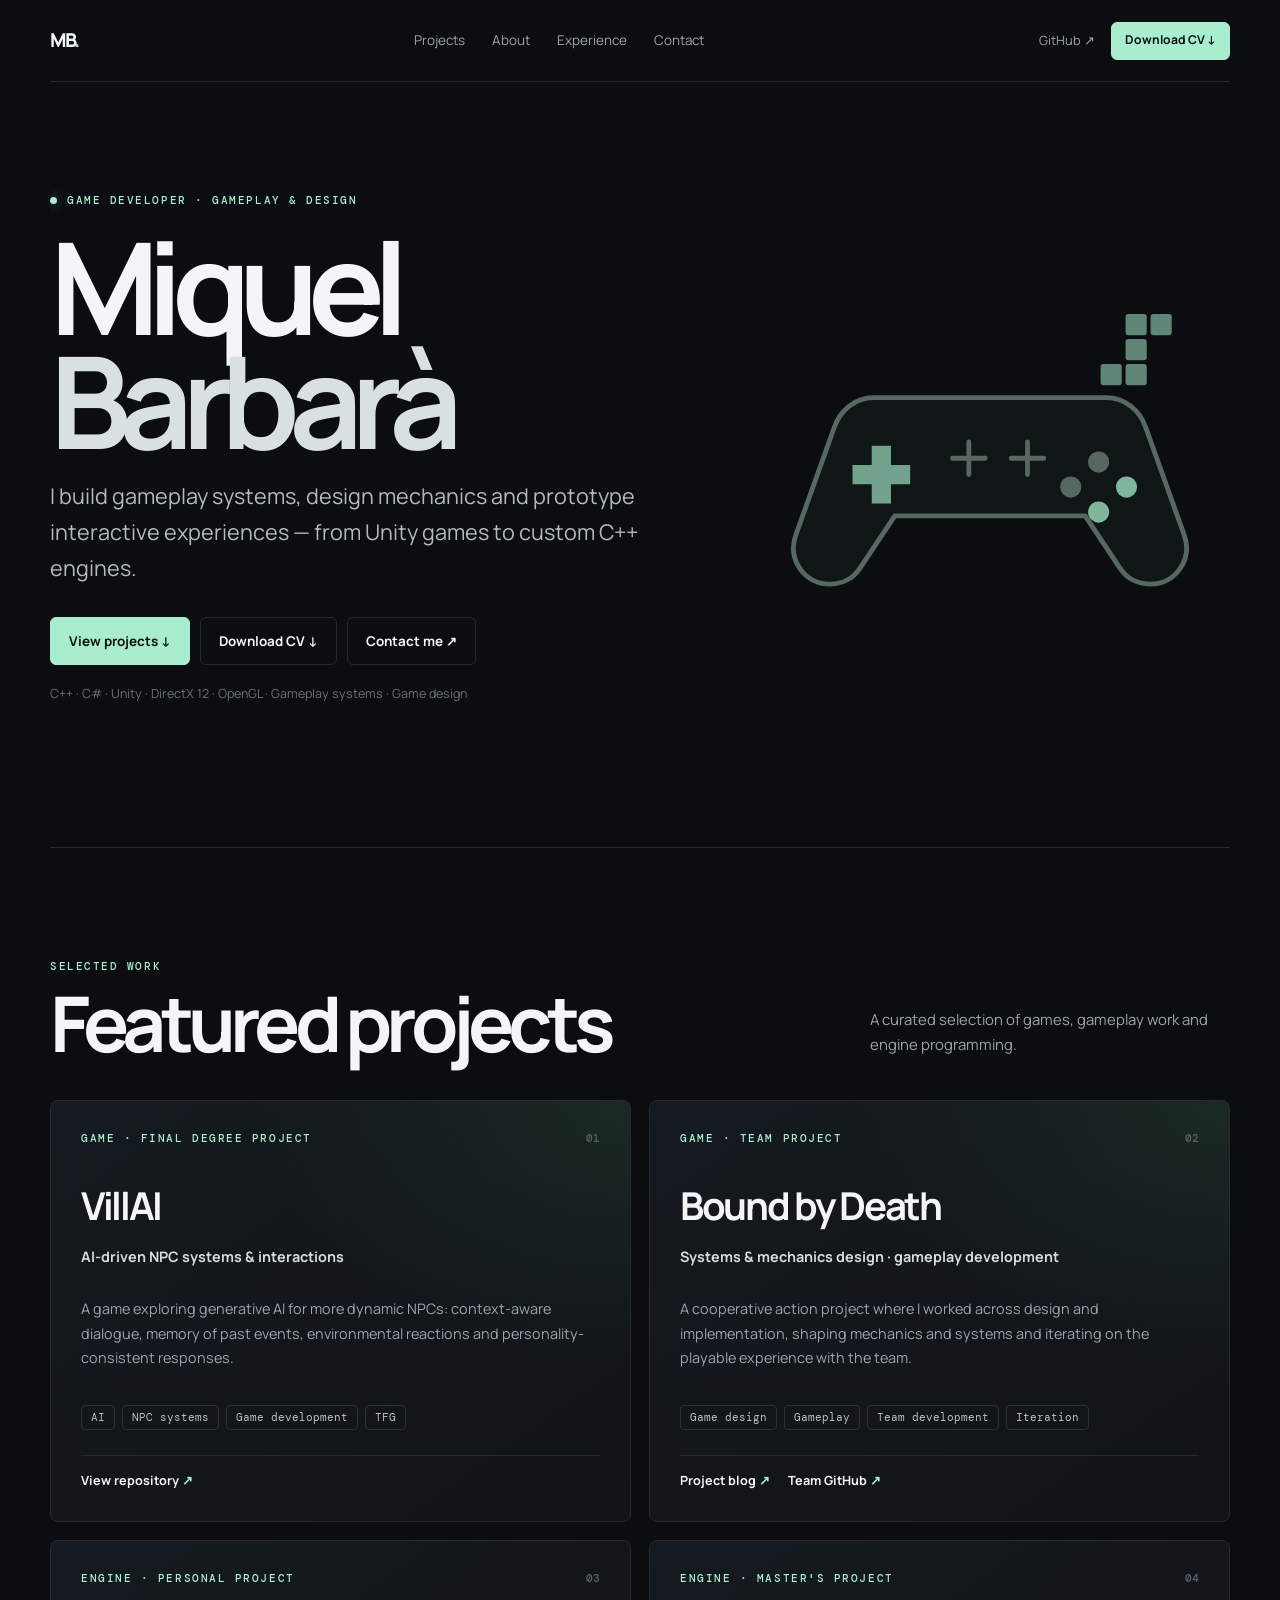
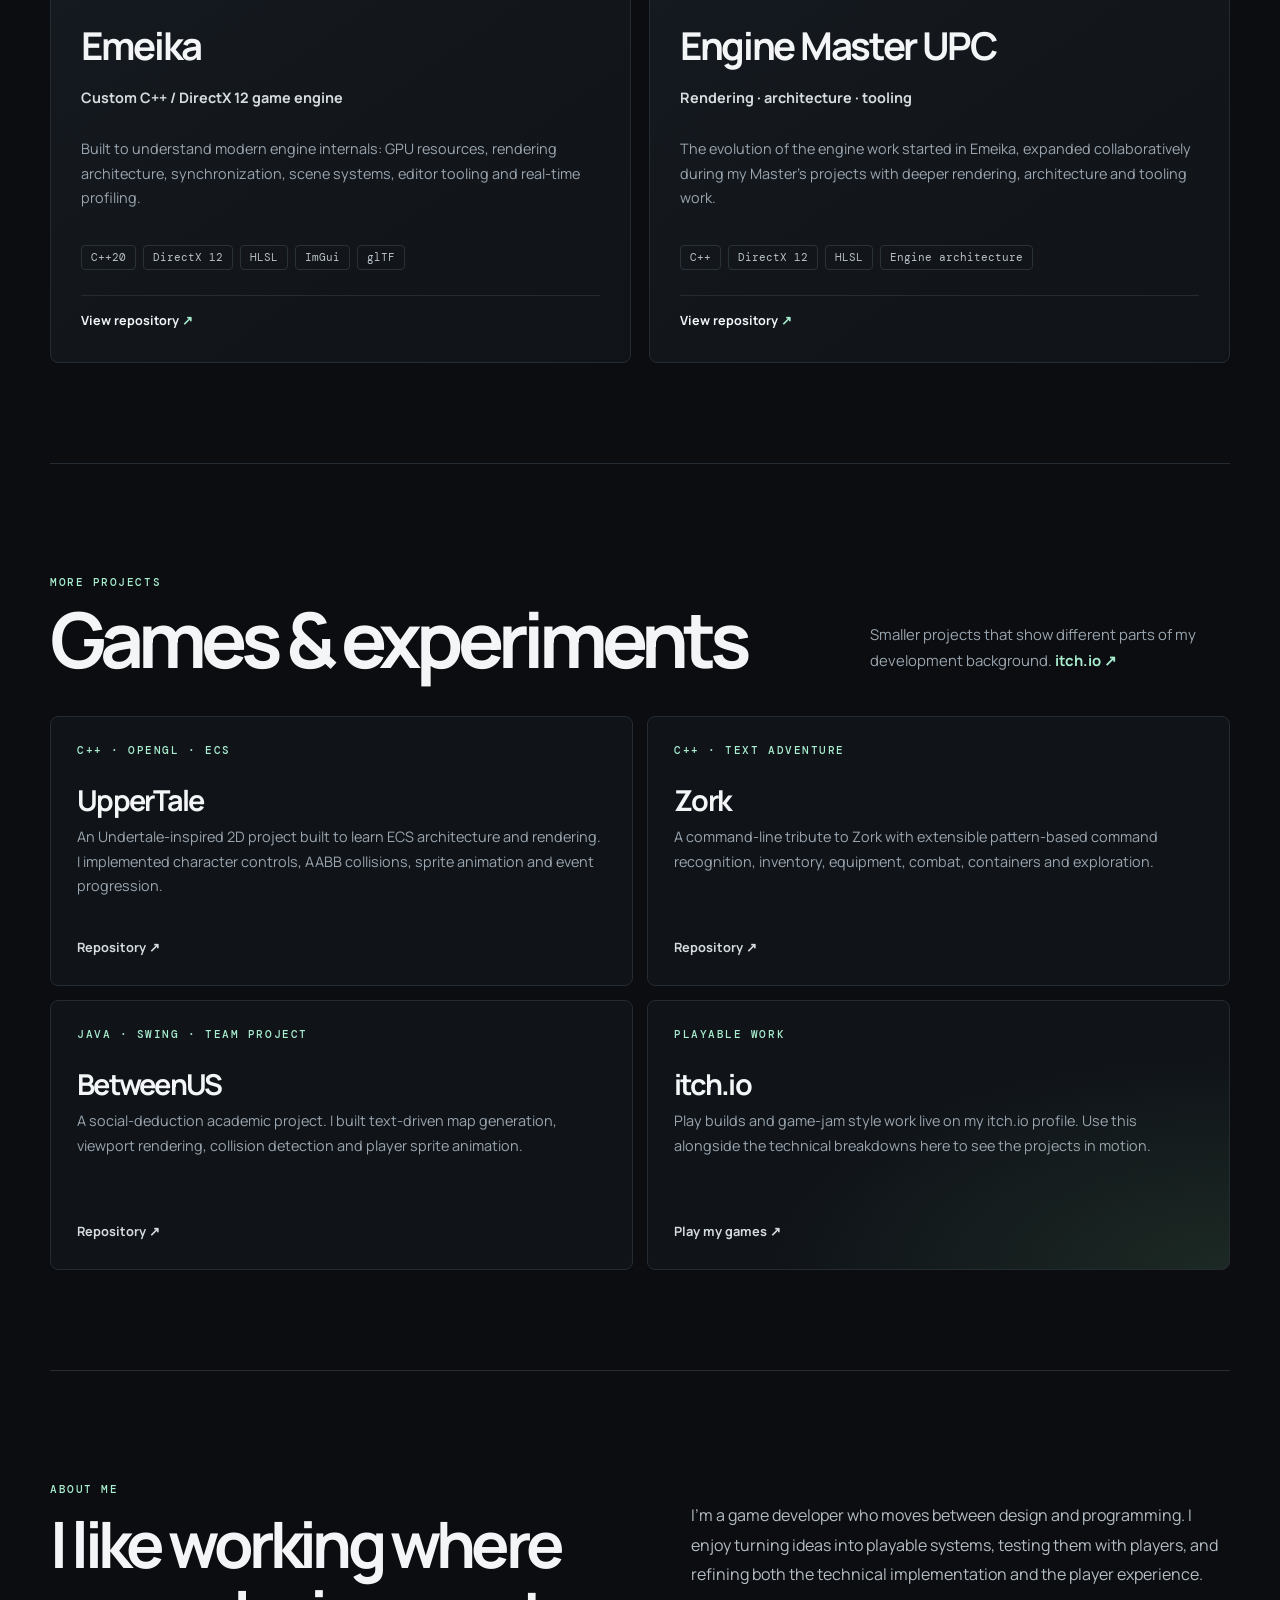
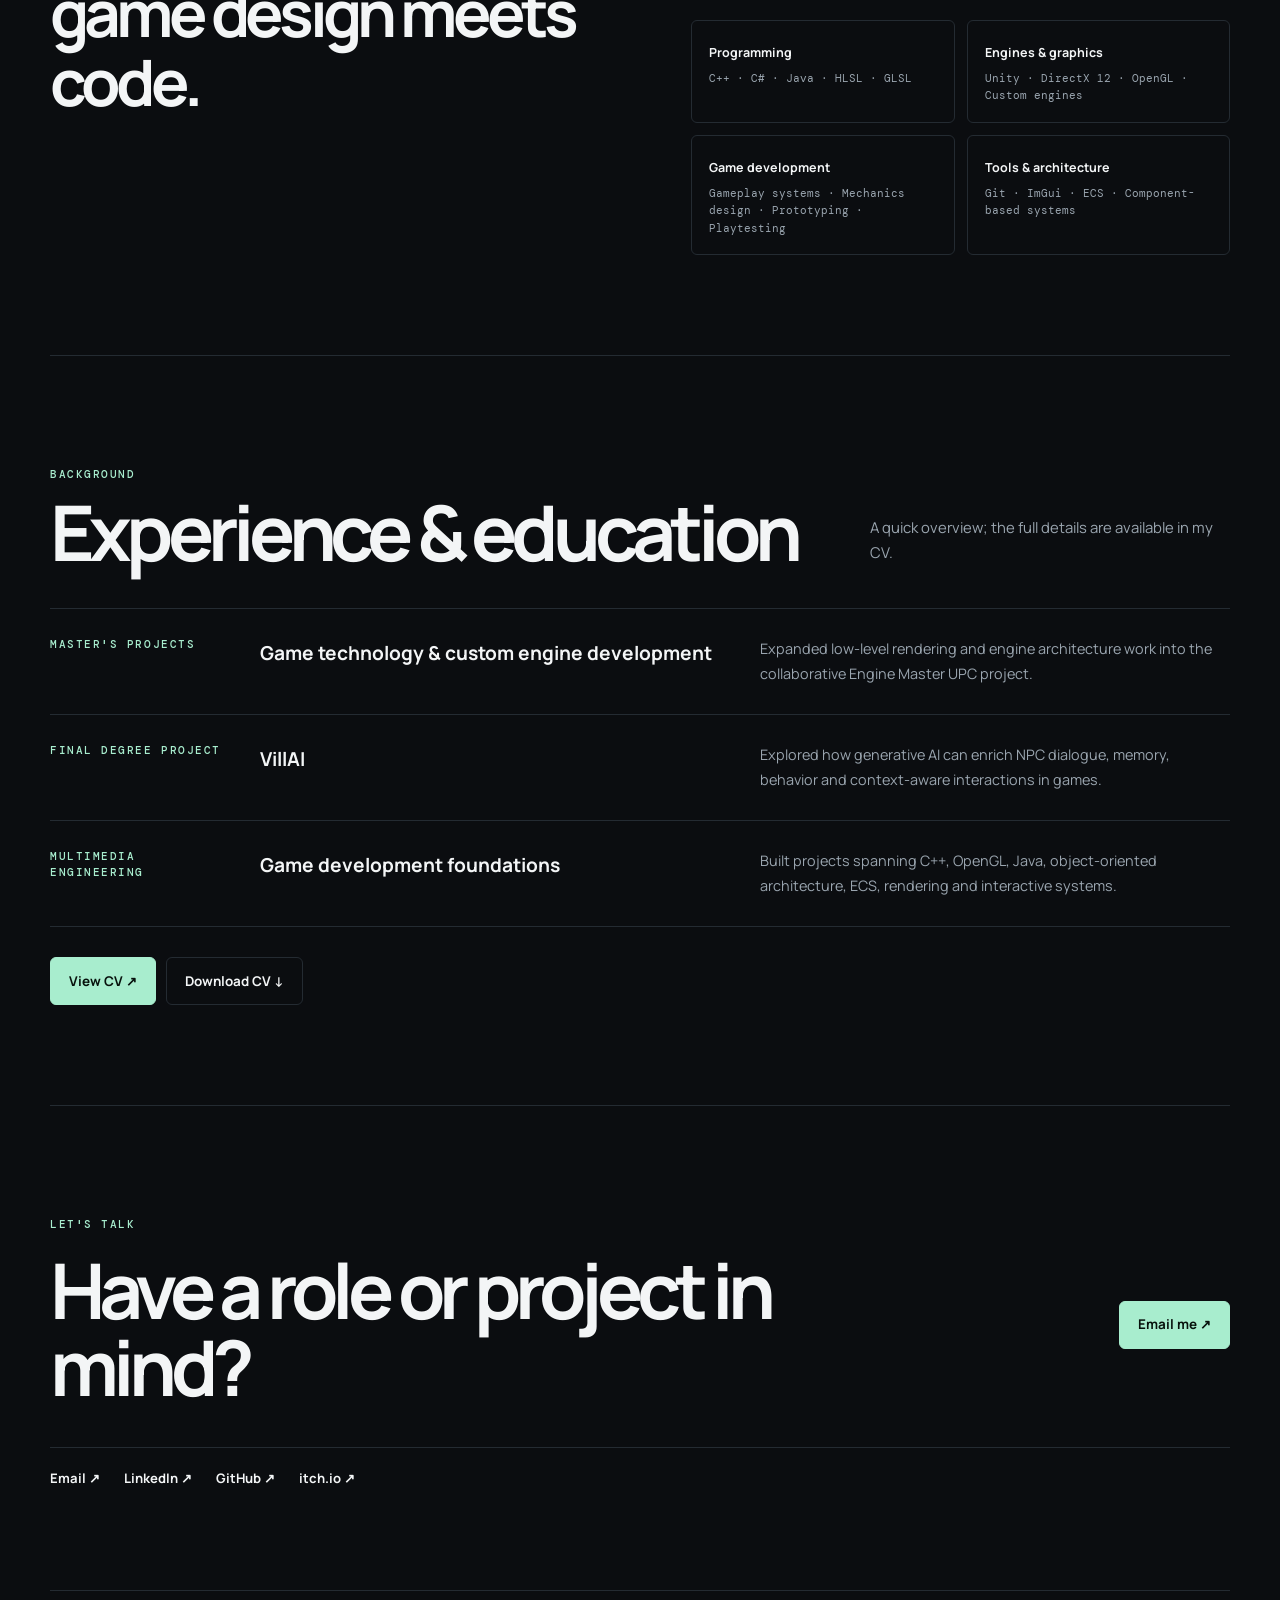
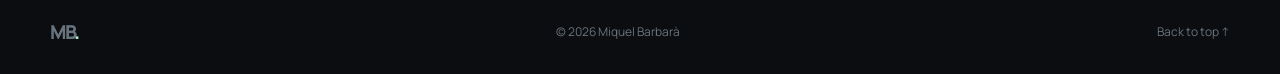
==== commit 45cf5db0: "Added a gamepad" ====
--- a/index.html
+++ b/index.html
@@ -35,7 +35,24 @@
     </div>
     <p class="hero-note">C++ · C# · Unity · DirectX 12 · OpenGL · Gameplay systems · Game design</p>
   </div>
-  <div class="hero-art" aria-hidden="true"><div class="orbit orbit-one"></div><div class="orbit orbit-two"></div><div class="hero-mark">MB<span>_</span></div></div>
+  <div class="hero-art" aria-hidden="true">
+    <svg class="gamepad-art" viewBox="0 0 520 360" focusable="false" xmlns="http://www.w3.org/2000/svg">
+      <g class="block-accent">
+        <rect x="401" y="24" width="22" height="22" rx="3" />
+        <rect x="427" y="24" width="22" height="22" rx="3" />
+        <rect x="401" y="50" width="22" height="22" rx="3" />
+        <rect x="375" y="76" width="22" height="22" rx="3" />
+        <rect x="401" y="76" width="22" height="22" rx="3" />
+      </g>
+      <path class="gamepad-shell" d="M139 111h242c19 0 35 13 41 31l40 112c9 25-9 51-35 51-13 0-25-6-32-17l-36-54H161l-36 54c-7 11-19 17-32 17-26 0-44-26-35-51l40-112c6-18 22-31 41-31Z" />
+      <path class="dpad" d="M137 161h20v20h20v20h-20v20h-20v-20h-20v-20h20z" />
+      <circle class="face-button face-button-muted" cx="373" cy="178" r="11" />
+      <circle class="face-button" cx="402" cy="204" r="11" />
+      <circle class="face-button face-button-muted" cx="344" cy="204" r="11" />
+      <circle class="face-button" cx="373" cy="230" r="11" />
+      <path class="center-button" d="M221 174h34m-17-17v34M282 174h34m-17-17v34" />
+    </svg>
+  </div>
 </section>
 
 <section class="work-section" id="projects">
@@ -132,4 +149,4 @@
 </main>
 
 <footer><a href="#top" class="logo">MB<span>.</span></a><p>© <span id="year"></span> Miquel Barbarà</p><a href="#top" class="back-top">Back to top ↑</a></footer>
-</body></html>+</body></html>
--- a/style.css
+++ b/style.css
@@ -1,9 +1,8 @@
 @import url('https://fonts.googleapis.com/css2?family=DM+Mono:wght@400;500&family=Manrope:wght@400;500;600;700;800&display=swap');
-
-:root{color-scheme:dark;--bg:#0b0d10;--surface:#11151a;--surface-raised:#171c22;--text:#f3f5f6;--muted:#9aa5af;--faint:#68737d;--line:#242b32;--accent:#a8edce;--accent-strong:#72dcb0;--font-sans:'Manrope',Inter,system-ui,-apple-system,'Segoe UI',sans-serif;--font-mono:'DM Mono',ui-monospace,monospace}*{box-sizing:border-box}html{scroll-behavior:smooth;scroll-padding-top:90px}body{margin:0;background:var(--bg);color:var(--text);font:400 16px/1.7 var(--font-sans);-webkit-font-smoothing:antialiased}a{color:inherit;text-decoration:none}button{font:inherit}::selection{background:var(--accent);color:var(--bg)}.skip-link{position:fixed;z-index:10;top:10px;left:10px;padding:10px 16px;background:var(--accent);color:var(--bg);border-radius:6px;transform:translateY(-160%)}.skip-link:focus{transform:translateY(0)}.site-header,main,footer{width:min(calc(100% - 64px),1180px);margin-inline:auto}.site-header{height:82px;display:flex;align-items:center;justify-content:space-between;border-bottom:1px solid var(--line)}.logo{font-size:1.2rem;font-weight:800;letter-spacing:-.1em}.logo span,.hero-mark span{color:var(--accent)}nav,.header-actions{display:flex;align-items:center}nav{gap:30px;color:var(--muted);font-size:.86rem}nav a,.github-link,.social-links a,.back-top{transition:color .2s ease}nav a:hover,.github-link:hover,.social-links a:hover,.back-top:hover{color:var(--accent)}.header-actions{gap:24px}.github-link{font-size:.84rem}.github-link span,.social-links a span{color:var(--accent)}.language-switch{display:flex;align-items:center;gap:7px;color:var(--faint);font:500 .72rem var(--font-mono)}.language-button{padding:5px 2px;border:0;background:none;color:var(--faint);font:inherit;cursor:pointer}.language-button:hover,.language-button.is-active{color:var(--accent)}.language-button:focus-visible,a:focus-visible{outline:2px solid var(--accent);outline-offset:4px;border-radius:3px}.hero{position:relative;min-height:min(760px,calc(100svh - 82px));display:flex;align-items:center;padding:100px 0 140px;overflow:hidden}.hero-copy{position:relative;z-index:1;max-width:650px}.eyebrow,.project-type{font:500 .7rem/1.4 var(--font-mono);letter-spacing:.14em;color:var(--accent);text-transform:uppercase}.hero .eyebrow{display:flex;align-items:center;gap:10px}.status-dot{width:7px;height:7px;border-radius:50%;background:var(--accent);box-shadow:0 0 14px #a8edce70}.hero h1{margin:22px 0 18px;font-size:clamp(4.8rem,10vw,8.8rem);line-height:.89;letter-spacing:-.09em;font-weight:700}.hero h1 span{color:#d9e0e4}.hero-lead{max-width:570px;margin:0;color:#b2bbc2;font-size:clamp(1.08rem,2vw,1.32rem);line-height:1.65}.hero-actions{display:flex;flex-wrap:wrap;gap:12px;margin-top:32px}.btn{min-height:48px;display:inline-flex;align-items:center;justify-content:center;gap:20px;padding:0 18px;border:1px solid var(--line);border-radius:6px;font-size:.86rem;font-weight:700;transition:transform .2s ease,border-color .2s ease,background .2s ease}.btn:hover{transform:translateY(-2px)}.btn.primary{background:var(--accent);border-color:var(--accent);color:#07110c}.btn.primary:hover{background:#c3f7df}.btn.secondary:hover{border-color:var(--accent);color:var(--accent)}.disabled-action{cursor:not-allowed;opacity:.55}.disabled-action:hover{transform:none}.hero-note{margin:19px 0 0;color:var(--faint);font-size:.78rem}.hero-art{position:absolute;width:min(44vw,510px);aspect-ratio:1;right:-12px;top:50%;transform:translateY(-50%);display:grid;place-items:center;opacity:.9}.hero-art::before,.hero-art::after{content:"";position:absolute;border:1px solid #293c36;border-radius:50%}.hero-art::before{inset:8%}.hero-art::after{inset:21%;border-color:#24342f}.orbit{position:absolute;border:1px solid #32453d;border-radius:50%;transform:rotate(-32deg)}.orbit-one{inset:32% -2%;}.orbit-two{inset:-2% 32%;transform:rotate(58deg)}.hero-mark{font-size:clamp(4rem,10vw,8rem);font-weight:800;letter-spacing:-.12em;color:#27342f}.hero-mark span{animation:blink 1.2s steps(2,start) infinite}.hero-caption{position:absolute;bottom:9%;font:500 .62rem var(--font-mono);letter-spacing:.16em;color:#68776f}.hero-caption i{font-style:normal;color:var(--accent)}.scroll-cue{position:absolute;bottom:38px;left:0;display:flex;align-items:center;gap:12px;color:var(--faint);font:400 .68rem var(--font-mono);text-transform:uppercase;letter-spacing:.1em}.scroll-cue span:last-child{color:var(--accent)}section.work-section,section.about-section,section.contact-section{padding:104px 0;border-top:1px solid var(--line)}.section-heading{display:flex;align-items:end;justify-content:space-between;gap:30px;margin-bottom:38px}.section-heading h2,.about-heading h2,.contact-section h2{margin:9px 0 0;font-size:clamp(2.8rem,6vw,5rem);line-height:1;letter-spacing:-.075em}.section-intro{max-width:315px;margin:0 0 5px;color:var(--muted);font-size:.94rem}.empty-state{min-height:180px;display:flex;align-items:center;gap:22px;padding:30px 34px;background:linear-gradient(115deg,#141a1a,#11151a 64%);border:1px dashed #33423c;border-radius:8px}.empty-icon{display:grid;place-items:center;width:52px;height:52px;flex:0 0 52px;border:1px solid #33423c;border-radius:50%;color:var(--accent);font-size:1.5rem}.empty-state h3{margin:0 0 5px;font-size:1.08rem;letter-spacing:-.025em}.empty-state p{margin:0;color:var(--muted);font-size:.88rem}.empty-index{margin-left:auto;color:var(--faint);font:500 .7rem var(--font-mono)}.project-grid{display:grid;grid-template-columns:repeat(2,minmax(0,1fr));gap:18px}.project-card{position:relative;min-height:385px;display:flex;flex-direction:column;padding:30px;background:linear-gradient(145deg,#151a20,#101317);border:1px solid var(--line);border-radius:8px;transition:border-color .2s ease,transform .2s ease}.project-card:hover{transform:translateY(-3px);border-color:#3b4b44}.project-featured{background:radial-gradient(ellipse at top right,#1c2924 0,transparent 45%),linear-gradient(145deg,#151a20,#101317)}.project-topline{display:flex;align-items:center;justify-content:space-between}.project-type{font-size:.64rem}.project-number{color:#59636b;font:500 .7rem var(--font-mono)}.project-card h3{margin:43px 0 12px;font-size:clamp(1.8rem,3vw,2.5rem);line-height:1.1;letter-spacing:-.06em}.project-card p{max-width:520px;margin:0;color:var(--muted);font-size:.91rem}.tags,.skills{display:flex;flex-wrap:wrap;gap:8px}.tags{margin:23px 0 26px}.tags span,.skills span{padding:5px 10px;border:1px solid #2a3239;border-radius:4px;color:#b8c1c7;font:400 .68rem var(--font-mono)}.project-link{display:flex;align-items:center;justify-content:space-between;margin-top:auto;padding-top:15px;border-top:1px solid var(--line);font-size:.82rem;font-weight:700}.project-link span:last-child{color:var(--accent);font-size:1.05rem}.project-link:hover{color:var(--accent)}.about-section{display:grid;grid-template-columns:1fr 1fr;gap:8vw}.about-heading h2{max-width:550px;font-size:clamp(2.5rem,5vw,4rem);line-height:1.08}.about-copy{padding-top:31px}.about-copy>p{margin:0 0 25px;color:#b4bdc4;font-size:1rem;line-height:1.85}.skills{gap:9px}.skills span{padding:7px 11px;color:#c6cdd2}.contact-section{padding-bottom:74px!important}.contact-row{display:flex;align-items:center;justify-content:space-between;gap:25px}.contact-section h2{max-width:700px;font-size:clamp(2.7rem,6vw,5.2rem)}.contact-button{flex:0 0 auto}.social-links{display:flex;align-items:center;gap:24px;margin-top:42px;padding-top:19px;border-top:1px solid var(--line);font-size:.82rem}.social-links a{font-weight:700}.pending-contact{color:var(--faint);font-size:.76rem}footer{min-height:84px;display:flex;align-items:center;justify-content:space-between;border-top:1px solid var(--line);color:var(--faint);font-size:.75rem}footer p{margin:0}.back-top{color:var(--muted)}
-@keyframes blink{to{visibility:hidden}}@media(prefers-reduced-motion:reduce){*,*::before,*::after{scroll-behavior:auto!important;animation-duration:.01ms!important;animation-iteration-count:1!important;transition-duration:.01ms!important}}
-@media(max-width:850px){.site-header,main,footer{width:min(calc(100% - 40px),1180px)}.hero-art{right:-100px;opacity:.5}.hero-copy{max-width:590px}.about-section{gap:40px}}
-@media(max-width:650px){.site-header{height:auto;min-height:74px;flex-wrap:wrap;gap:10px;padding:14px 0}.site-header nav{order:3;width:100%;justify-content:space-between;gap:8px;padding:9px 0 3px;border-top:1px solid var(--line);font-size:.76rem}.header-actions{gap:14px}.github-link{font-size:.78rem}.hero{min-height:690px;min-height:calc(90svh - 110px);padding:85px 0 115px}.hero-art{width:85vw;right:-33vw;top:54%;opacity:.24}.hero h1{font-size:clamp(4.2rem,18vw,7rem)}.hero-lead{font-size:1.05rem}.hero-note{max-width:270px}.scroll-cue{bottom:28px}section.work-section,section.about-section,section.contact-section{padding:76px 0}.section-heading{display:block;margin-bottom:27px}.section-intro{margin-top:14px}.section-heading h2{font-size:3.4rem}.empty-state{align-items:flex-start;padding:23px;gap:15px}.empty-icon{width:42px;height:42px;flex-basis:42px;font-size:1.2rem}.empty-index{display:none}.project-grid{grid-template-columns:1fr}.project-card{min-height:360px;padding:24px}.project-card h3{margin-top:36px}.about-section{grid-template-columns:1fr;gap:10px}.about-copy{padding-top:0}.about-heading h2{max-width:500px;font-size:3rem}.contact-row{align-items:flex-start;flex-direction:column}.contact-section h2{font-size:3.4rem}.social-links{align-items:flex-start;flex-direction:column;gap:10px}footer{min-height:76px}}
-@media(max-width:370px){.site-header,main,footer{width:calc(100% - 32px)}nav{font-size:.7rem!important}.header-actions{gap:9px}.hero-actions{align-items:flex-start;flex-direction:column}.btn{min-width:185px;justify-content:space-between}}
-
-.text-link{color:var(--accent);font-weight:700;white-space:nowrap}.text-link:hover{text-decoration:underline;text-underline-offset:4px}.social-links{flex-wrap:wrap}
+:root{color-scheme:dark;--bg:#0b0d10;--surface:#11151a;--surface2:#171c22;--text:#f3f5f6;--muted:#9aa5af;--faint:#68737d;--line:#242b32;--accent:#a8edce;--font:'Manrope',sans-serif;--mono:'DM Mono',monospace}*{box-sizing:border-box}html{scroll-behavior:smooth;scroll-padding-top:100px}body{margin:0;background:var(--bg);color:var(--text);font:400 16px/1.7 var(--font);-webkit-font-smoothing:antialiased}a{color:inherit;text-decoration:none}::selection{background:var(--accent);color:var(--bg)}.skip-link{position:fixed;z-index:20;top:10px;left:10px;padding:9px 14px;background:var(--accent);color:#07110c;transform:translateY(-160%)}.skip-link:focus{transform:none}.site-header,main,footer{width:min(calc(100% - 64px),1180px);margin:auto}.site-header{height:82px;display:flex;align-items:center;justify-content:space-between;border-bottom:1px solid var(--line);position:relative;z-index:10}.logo{font-size:1.2rem;font-weight:800;letter-spacing:-.1em}.logo span{color:var(--accent)}nav,.header-actions,.hero-actions,.project-actions,.social-links,.cv-row{display:flex;align-items:center}nav{gap:27px;color:var(--muted);font-size:.84rem}nav a:hover,.header-link:hover,.social-links a:hover,.compact-card a:hover{color:var(--accent)}.header-actions{gap:16px}.header-link{font-size:.8rem;color:var(--muted)}.btn{min-height:48px;display:inline-flex;align-items:center;justify-content:center;gap:15px;padding:0 18px;border:1px solid var(--line);border-radius:6px;font-size:.84rem;font-weight:700;transition:.2s ease}.btn:hover{transform:translateY(-2px)}.btn.primary,.cv-small{background:var(--accent);border-color:var(--accent);color:#07110c}.btn.secondary:hover,.btn.ghost:hover{border-color:var(--accent);color:var(--accent)}.cv-small{min-height:38px;padding:0 13px;font-size:.76rem}.hero{position:relative;min-height:min(760px,calc(100svh - 82px));display:flex;align-items:center;padding:100px 0 130px;overflow:hidden}.hero-copy{position:relative;z-index:2;max-width:720px}.eyebrow,.project-type,.timeline span{font:500 .69rem/1.4 var(--mono);letter-spacing:.14em;color:var(--accent);text-transform:uppercase}.hero .eyebrow{display:flex;align-items:center;gap:10px}.status-dot{width:7px;height:7px;border-radius:50%;background:var(--accent);box-shadow:0 0 14px #a8edce70}.hero h1{margin:22px 0 20px;font-size:clamp(4.8rem,10vw,8.8rem);line-height:.89;letter-spacing:-.09em}.hero h1 span{color:#d9e0e4}.hero-lead{max-width:650px;margin:0;color:#b2bbc2;font-size:clamp(1.08rem,2vw,1.35rem);line-height:1.65}.hero-actions{flex-wrap:wrap;gap:10px;margin-top:32px}.hero-note{color:var(--faint);font-size:.78rem;margin-top:18px}.hero-art{position:absolute;width:min(43vw,500px);aspect-ratio:13/9;right:-10px;top:50%;transform:translateY(-50%);display:grid;place-items:center;opacity:.75;pointer-events:none}.gamepad-art{display:block;width:100%;height:100%;overflow:visible}.gamepad-shell{fill:#111a17;stroke:#70877d;stroke-width:5;stroke-linejoin:round}.dpad{fill:var(--accent);opacity:.88}.face-button{fill:var(--accent)}.face-button-muted{fill:#70877d}.center-button{fill:none;stroke:#70877d;stroke-width:5;stroke-linecap:round}.block-accent{fill:var(--accent);opacity:.72}
+.work-section,.about-section,.experience-section,.contact-section{padding:100px 0;border-top:1px solid var(--line)}.section-heading{display:flex;align-items:end;justify-content:space-between;gap:30px;margin-bottom:38px}.section-heading h2,.about-heading h2,.contact-section h2{margin:8px 0 0;font-size:clamp(2.8rem,6vw,5rem);line-height:1;letter-spacing:-.075em}.section-intro{max-width:360px;margin:0 0 5px;color:var(--muted);font-size:.93rem}.text-link{color:var(--accent);font-weight:700}.featured-grid{display:grid;grid-template-columns:repeat(2,minmax(0,1fr));gap:18px}.project-card{min-height:410px;display:flex;flex-direction:column;padding:30px;background:linear-gradient(145deg,#151a20,#101317);border:1px solid var(--line);border-radius:8px;transition:.2s ease}.project-card:hover,.compact-card:hover{transform:translateY(-3px);border-color:#3b4b44}.project-featured{background:radial-gradient(ellipse at top right,#1c2924 0,transparent 45%),linear-gradient(145deg,#151a20,#101317)}.project-topline{display:flex;justify-content:space-between}.project-number{color:#59636b;font:500 .7rem var(--mono)}.project-card h3,.compact-card h3{margin:38px 0 4px;font-size:clamp(1.8rem,3vw,2.5rem);line-height:1.1;letter-spacing:-.06em}.project-role{color:#d5dce0!important;font-weight:700;margin-bottom:13px!important}.project-card p,.compact-card p{color:var(--muted);font-size:.9rem}.tags{display:flex;flex-wrap:wrap;gap:7px;margin:20px 0 25px}.tags span{padding:5px 9px;border:1px solid #2a3239;border-radius:4px;color:#b8c1c7;font:400 .66rem var(--mono)}.project-actions{gap:18px;margin-top:auto;border-top:1px solid var(--line);padding-top:14px;flex-wrap:wrap}.project-link{font-size:.79rem;font-weight:700}.project-link span{color:var(--accent)}.compact-grid{display:grid;grid-template-columns:repeat(2,minmax(0,1fr));gap:14px}.compact-card{min-height:270px;padding:26px;border:1px solid var(--line);border-radius:8px;background:#101419;transition:.2s ease;display:flex;flex-direction:column}.compact-card h3{margin-top:26px;font-size:1.8rem}.compact-card p{margin:5px 0 20px}.compact-card a{margin-top:auto;color:#d5dce0;font-weight:700;font-size:.8rem}.itch-card{background:radial-gradient(ellipse at bottom right,#1c2924,transparent 55%),#101419}.about-section{display:grid;grid-template-columns:1fr 1fr;gap:8vw}.about-heading h2{font-size:clamp(2.5rem,5vw,4rem);line-height:1.08}.about-copy>p{color:#b4bdc4;line-height:1.85;margin:30px 0}.skill-groups{display:grid;grid-template-columns:1fr 1fr;gap:12px}.skill-groups div{padding:17px;border:1px solid var(--line);border-radius:6px}.skill-groups strong{font-size:.78rem}.skill-groups p{margin:5px 0 0;color:var(--muted);font:400 .68rem/1.6 var(--mono)}.timeline{border-top:1px solid var(--line)}.timeline article{display:grid;grid-template-columns:180px 1fr 1fr;gap:30px;padding:28px 0;border-bottom:1px solid var(--line);align-items:start}.timeline h3{margin:0;font-size:1.2rem}.timeline p{margin:0;color:var(--muted);font-size:.9rem}.cv-row{gap:10px;margin-top:30px}.contact-row{display:flex;align-items:center;justify-content:space-between;gap:25px}.contact-section h2{max-width:760px}.social-links{gap:24px;margin-top:42px;padding-top:19px;border-top:1px solid var(--line);font-size:.82rem;font-weight:700;flex-wrap:wrap}footer{min-height:84px;display:flex;align-items:center;justify-content:space-between;border-top:1px solid var(--line);color:var(--faint);font-size:.75rem}footer p{margin:0}
+a:focus-visible{outline:2px solid var(--accent);outline-offset:4px}
+@media(max-width:850px){.site-header,main,footer{width:min(calc(100% - 40px),1180px)}nav{display:none}.hero-art{right:-70px;opacity:.27}.timeline article{grid-template-columns:150px 1fr}.timeline p{grid-column:2}}
+@media(max-width:650px){.site-header{height:72px}.header-link{display:none}.cv-small{display:inline-flex}.hero{min-height:700px;padding:80px 0 100px}.hero-art{width:70vw;right:0;top:62%;opacity:.16}.hero h1{font-size:clamp(4.1rem,18vw,7rem)}.work-section,.about-section,.experience-section,.contact-section{padding:72px 0}.section-heading{display:block}.section-intro{margin-top:14px}.featured-grid,.compact-grid,.about-section,.skill-groups{grid-template-columns:1fr}.project-card{min-height:370px;padding:24px}.compact-card{min-height:245px}.about-section{display:grid;gap:0}.about-copy>p{margin-top:18px}.timeline article{display:block}.timeline h3{margin:8px 0}.timeline p{margin-top:5px}.contact-row{align-items:flex-start;flex-direction:column}.contact-section h2{font-size:3.3rem}.hero-actions{align-items:flex-start}.hero-note{max-width:310px}}
+@media(max-width:390px){.site-header,main,footer{width:calc(100% - 30px)}.cv-small{font-size:.7rem;padding:0 10px}.hero-actions{flex-direction:column}.btn{min-width:180px;justify-content:space-between}.social-links{gap:13px}}
+@media(prefers-reduced-motion:reduce){*{scroll-behavior:auto!important;transition:none!important}}
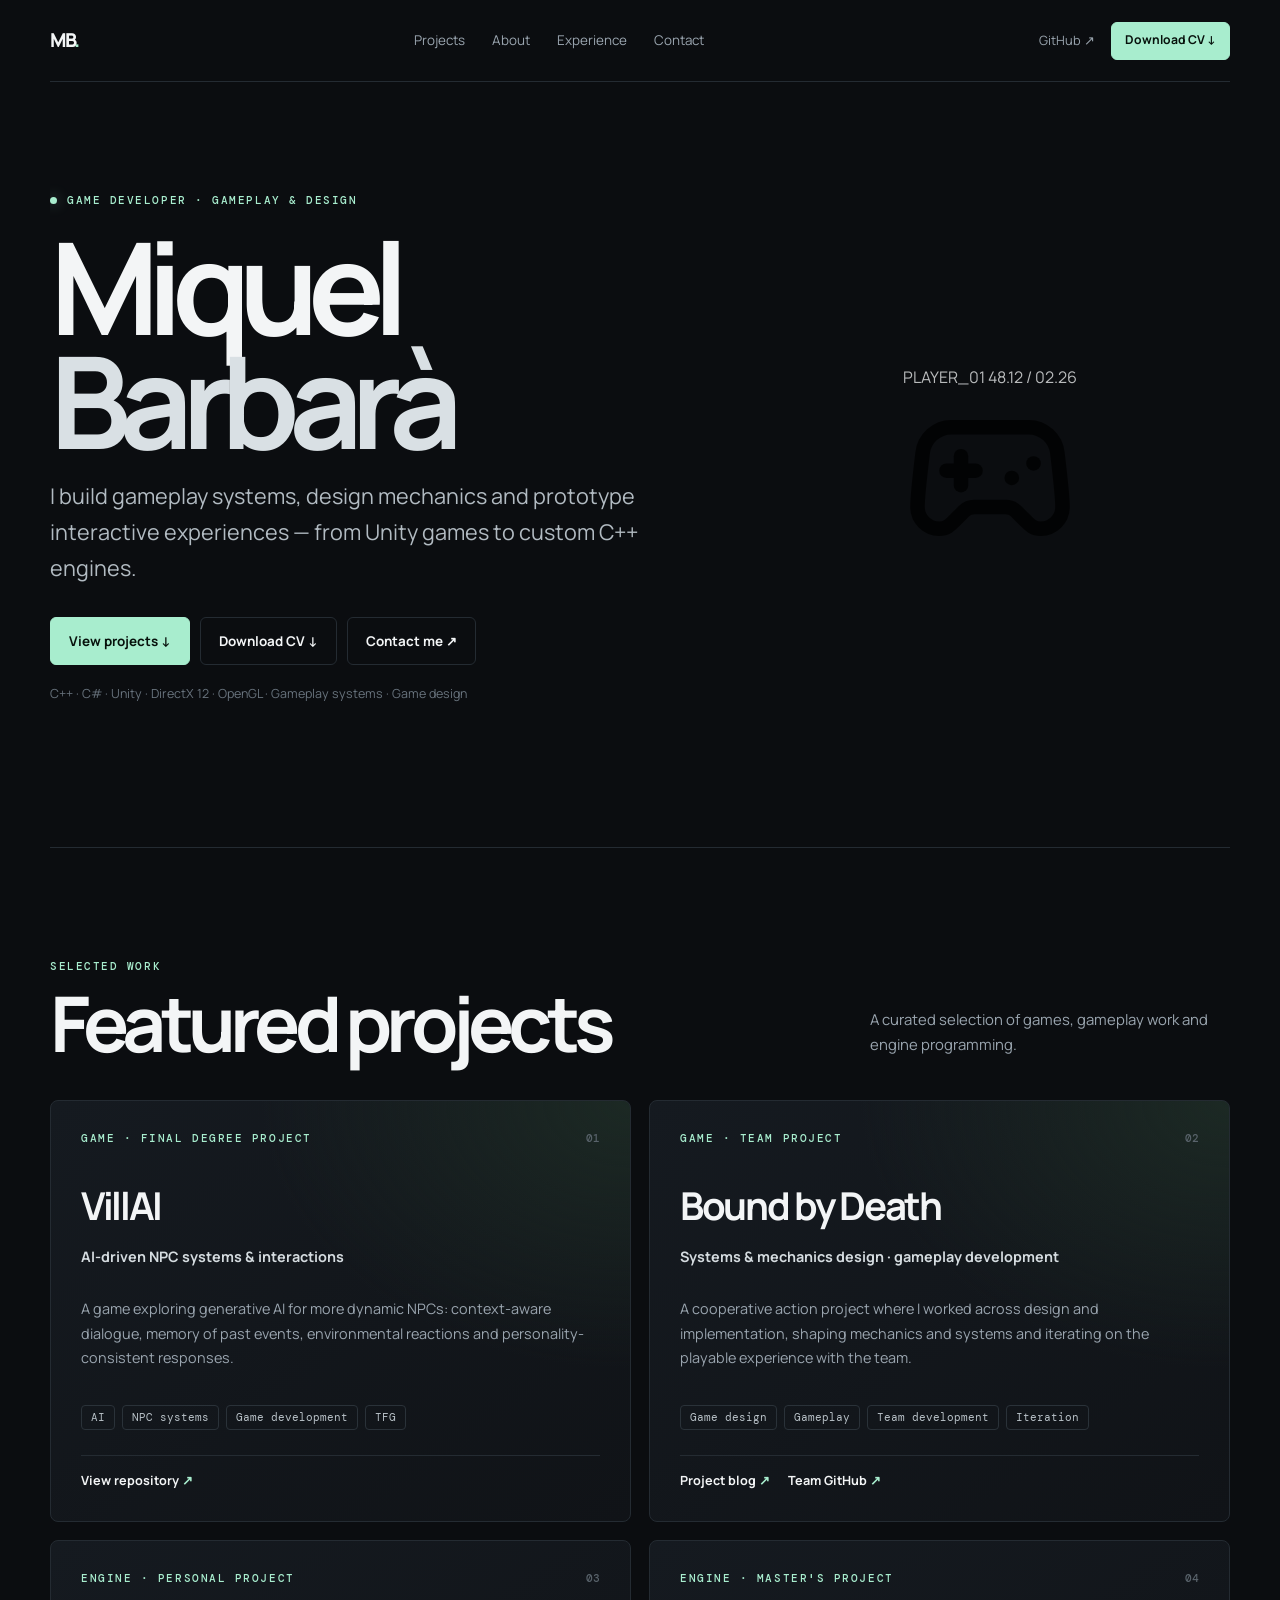
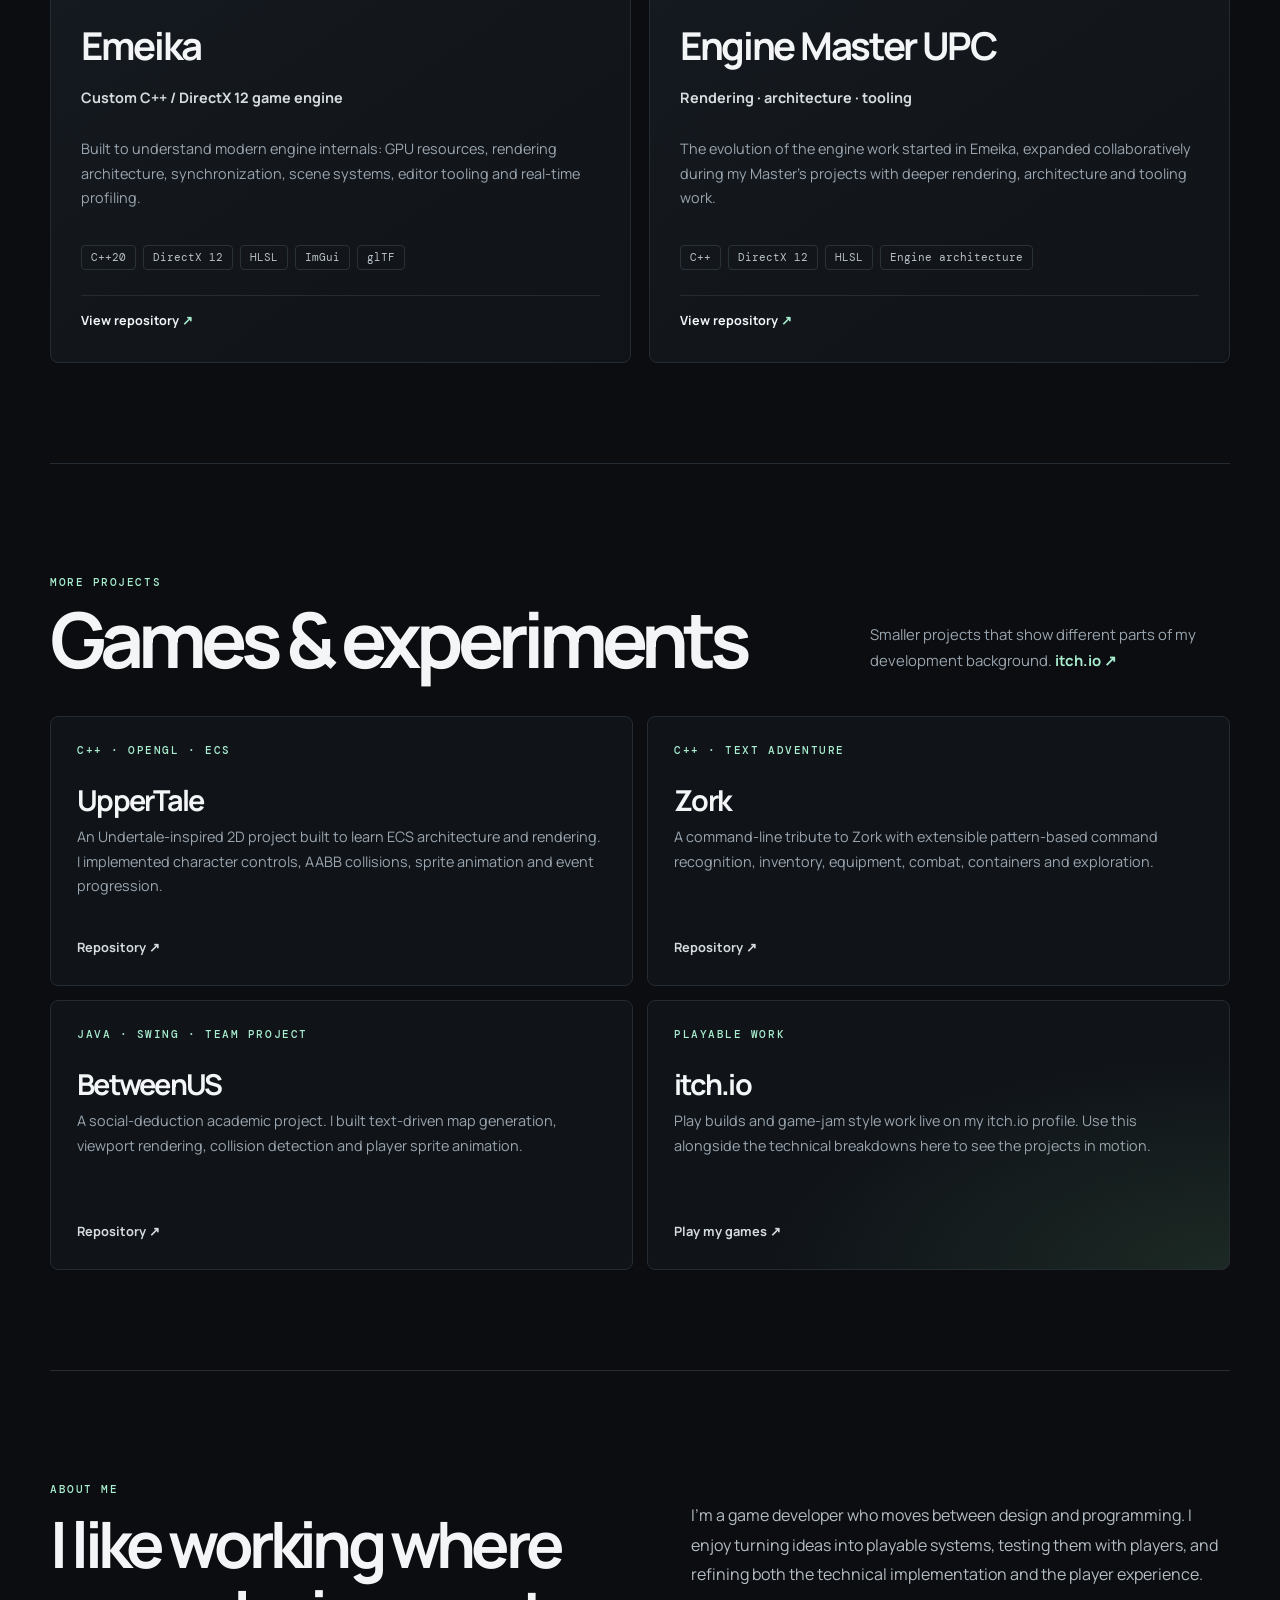
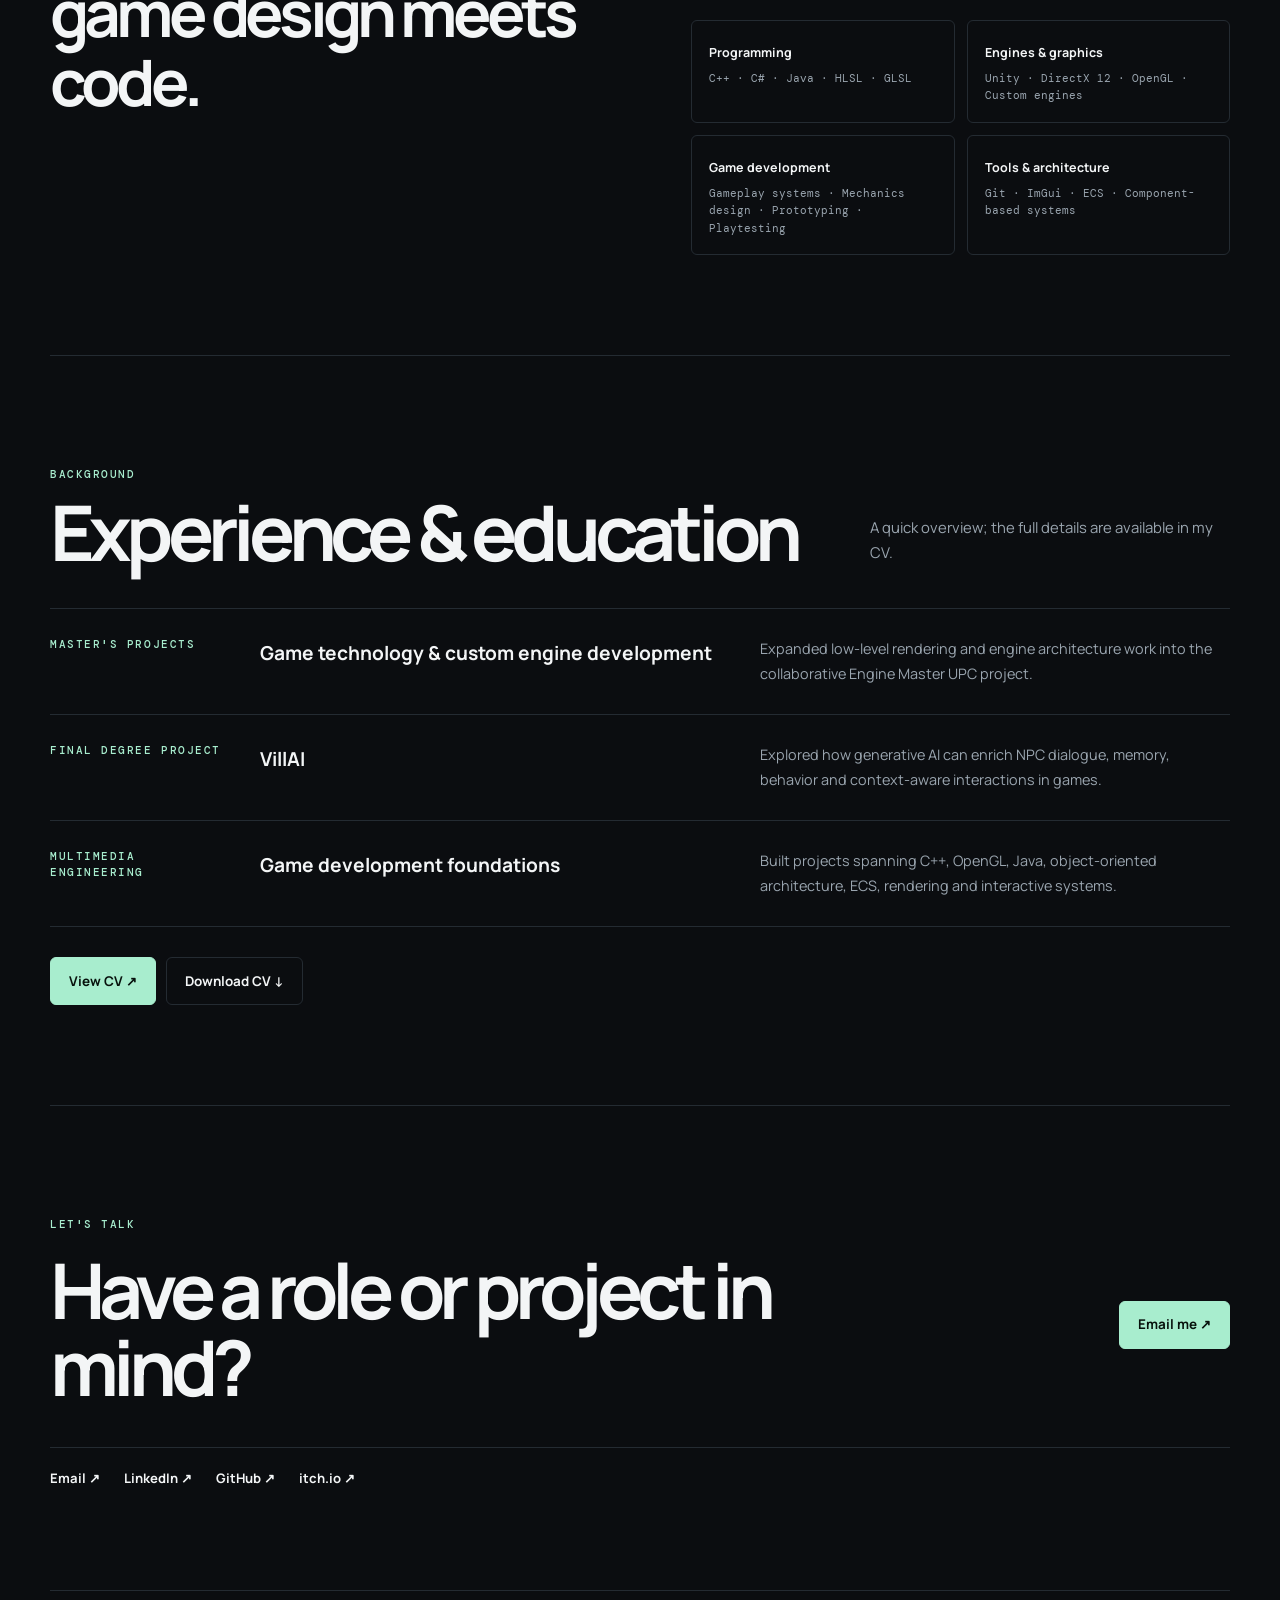
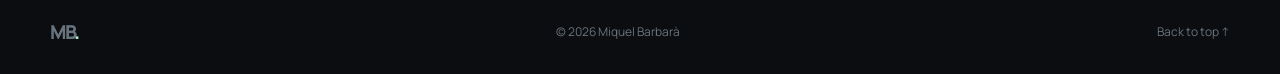
==== commit 9de0cf97: "Refine hero game-dev artwork" ====
--- a/index.html
+++ b/index.html
@@ -36,22 +36,16 @@
     <p class="hero-note">C++ · C# · Unity · DirectX 12 · OpenGL · Gameplay systems · Game design</p>
   </div>
   <div class="hero-art" aria-hidden="true">
-    <svg class="gamepad-art" viewBox="0 0 520 360" focusable="false" xmlns="http://www.w3.org/2000/svg">
-      <g class="block-accent">
-        <rect x="401" y="24" width="22" height="22" rx="3" />
-        <rect x="427" y="24" width="22" height="22" rx="3" />
-        <rect x="401" y="50" width="22" height="22" rx="3" />
-        <rect x="375" y="76" width="22" height="22" rx="3" />
-        <rect x="401" y="76" width="22" height="22" rx="3" />
-      </g>
-      <path class="gamepad-shell" d="M139 111h242c19 0 35 13 41 31l40 112c9 25-9 51-35 51-13 0-25-6-32-17l-36-54H161l-36 54c-7 11-19 17-32 17-26 0-44-26-35-51l40-112c6-18 22-31 41-31Z" />
-      <path class="dpad" d="M137 161h20v20h20v20h-20v20h-20v-20h-20v-20h20z" />
-      <circle class="face-button face-button-muted" cx="373" cy="178" r="11" />
-      <circle class="face-button" cx="402" cy="204" r="11" />
-      <circle class="face-button face-button-muted" cx="344" cy="204" r="11" />
-      <circle class="face-button" cx="373" cy="230" r="11" />
-      <path class="center-button" d="M221 174h34m-17-17v34M282 174h34m-17-17v34" />
-    </svg>
+    <div class="hero-visual-frame">
+      <span class="frame-label">PLAYER_01</span>
+      <span class="frame-coord">48.12 / 02.26</span>
+      <img class="gamepad-art" src="assets/gamepad-2.svg" alt="">
+      <div class="tetris-cluster">
+        <i></i><i></i><i></i><i></i>
+      </div>
+      <span class="crosshair crosshair-a"></span>
+      <span class="crosshair crosshair-b"></span>
+    </div>
   </div>
 </section>
 
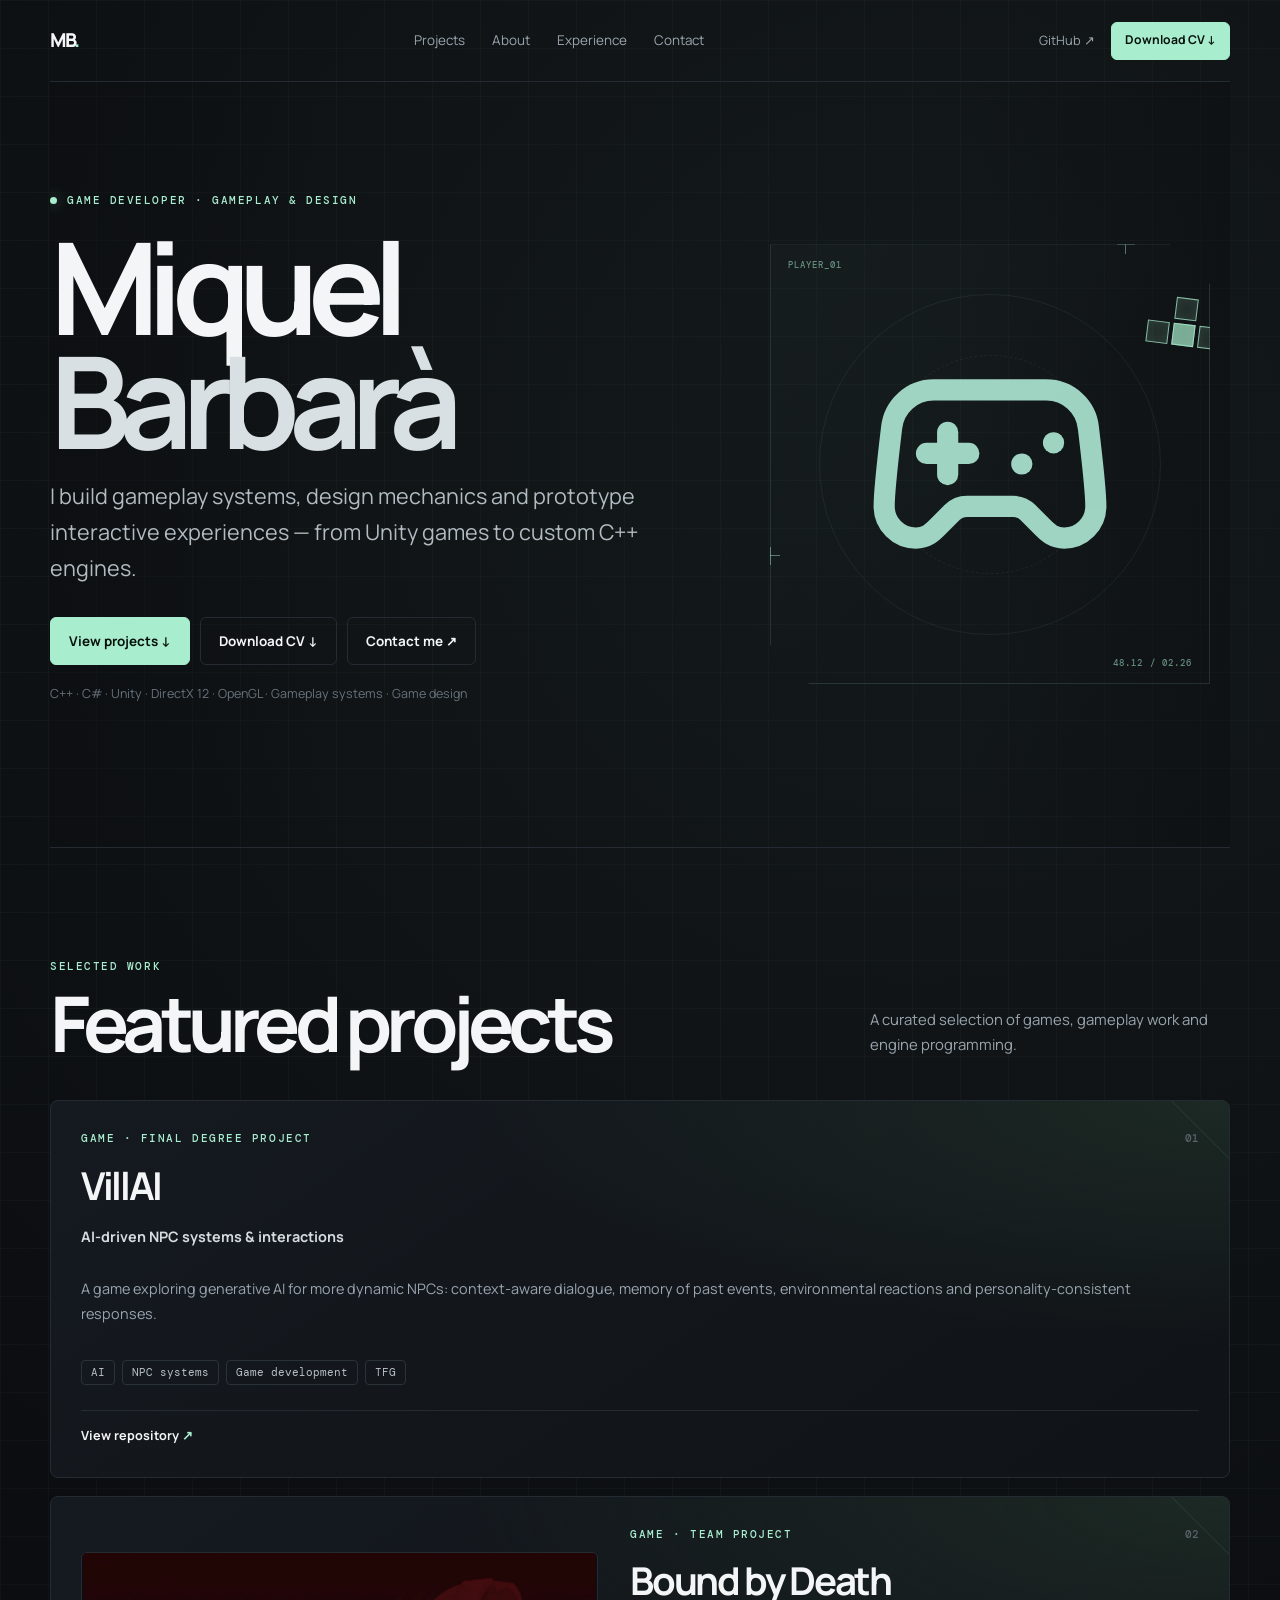
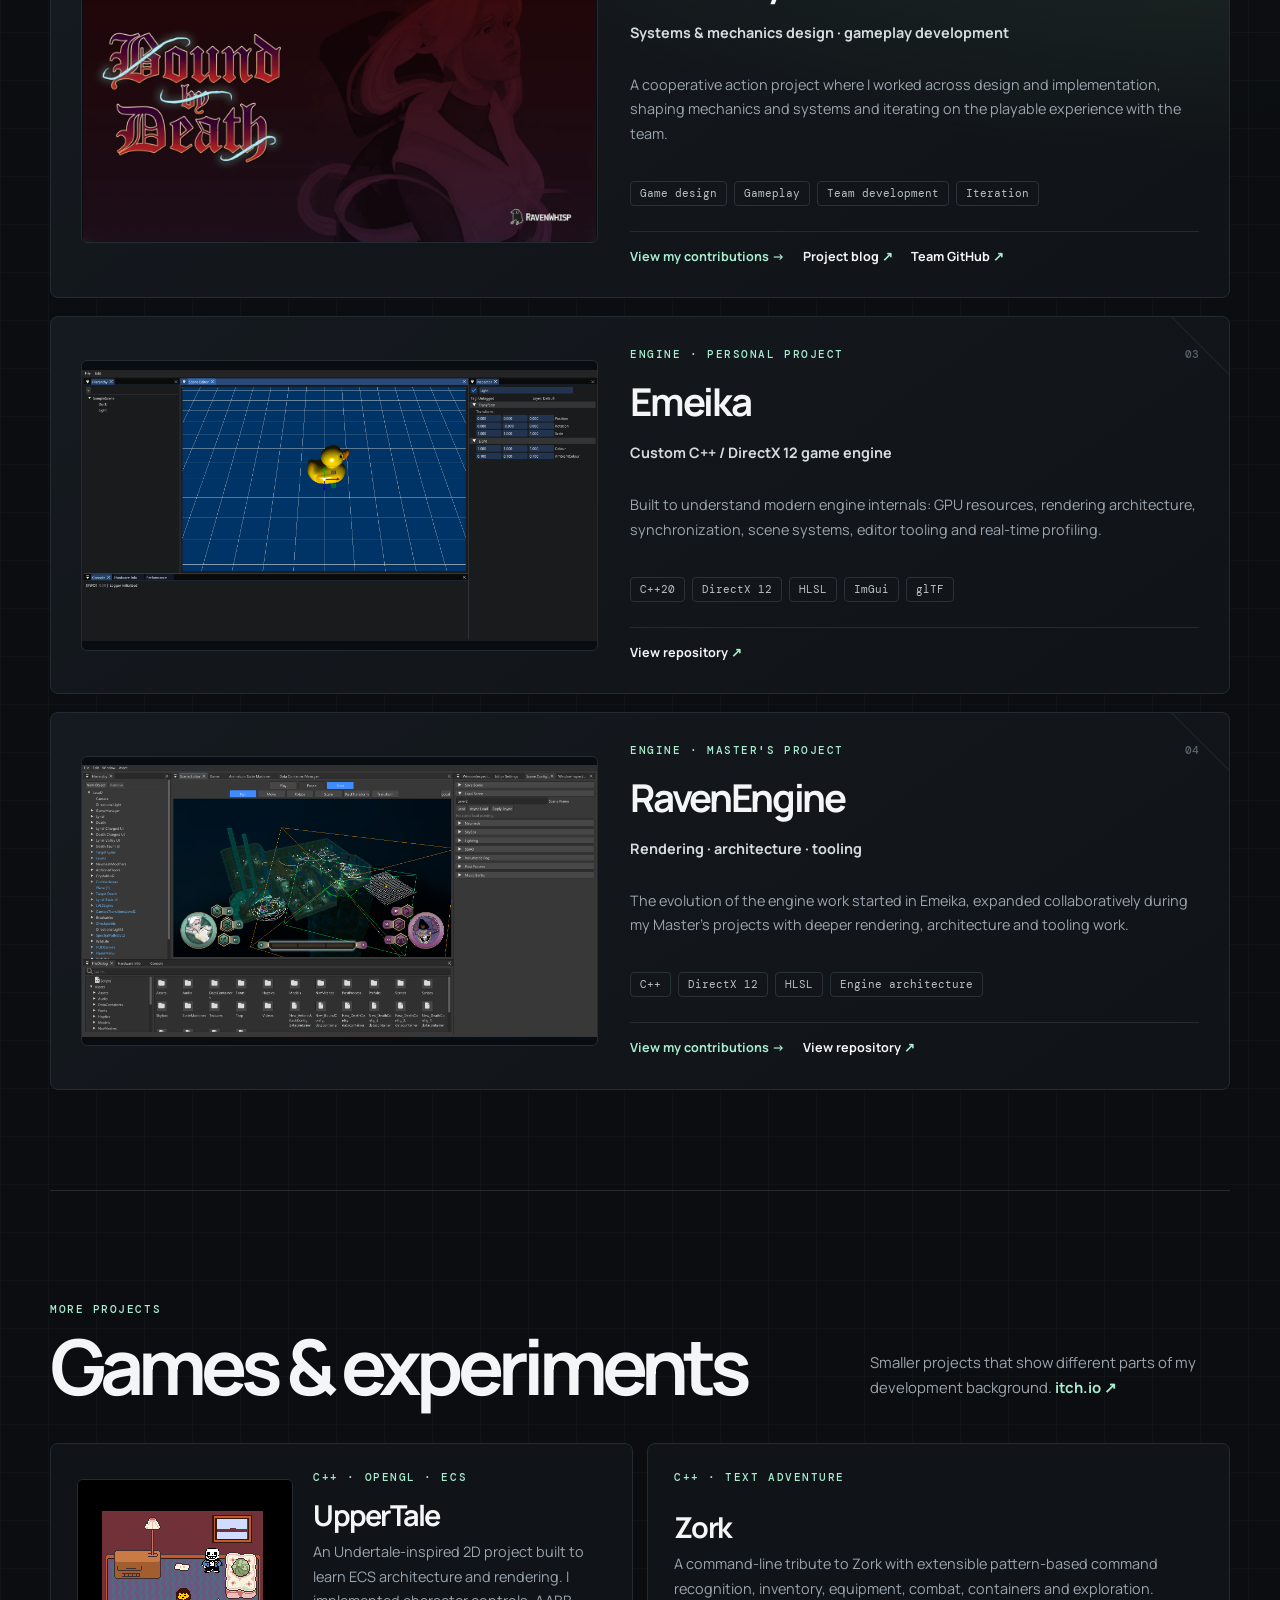
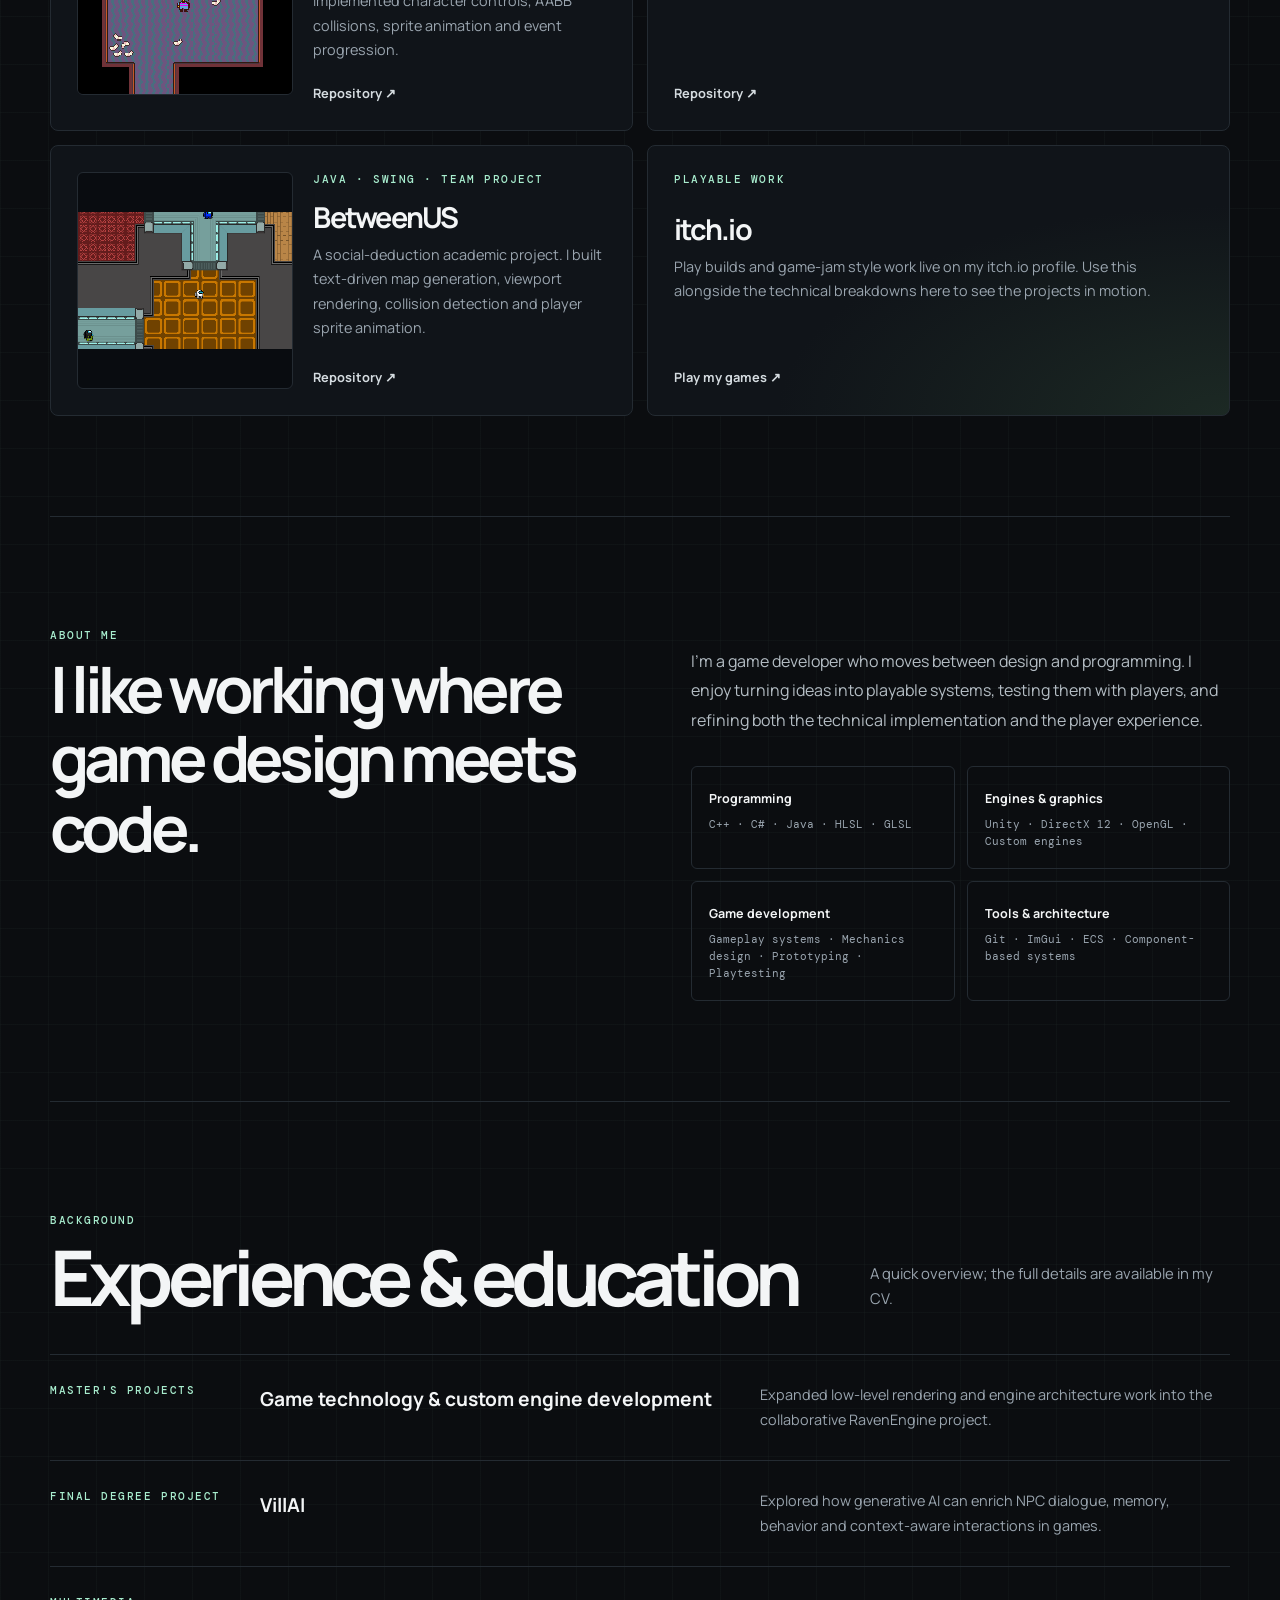
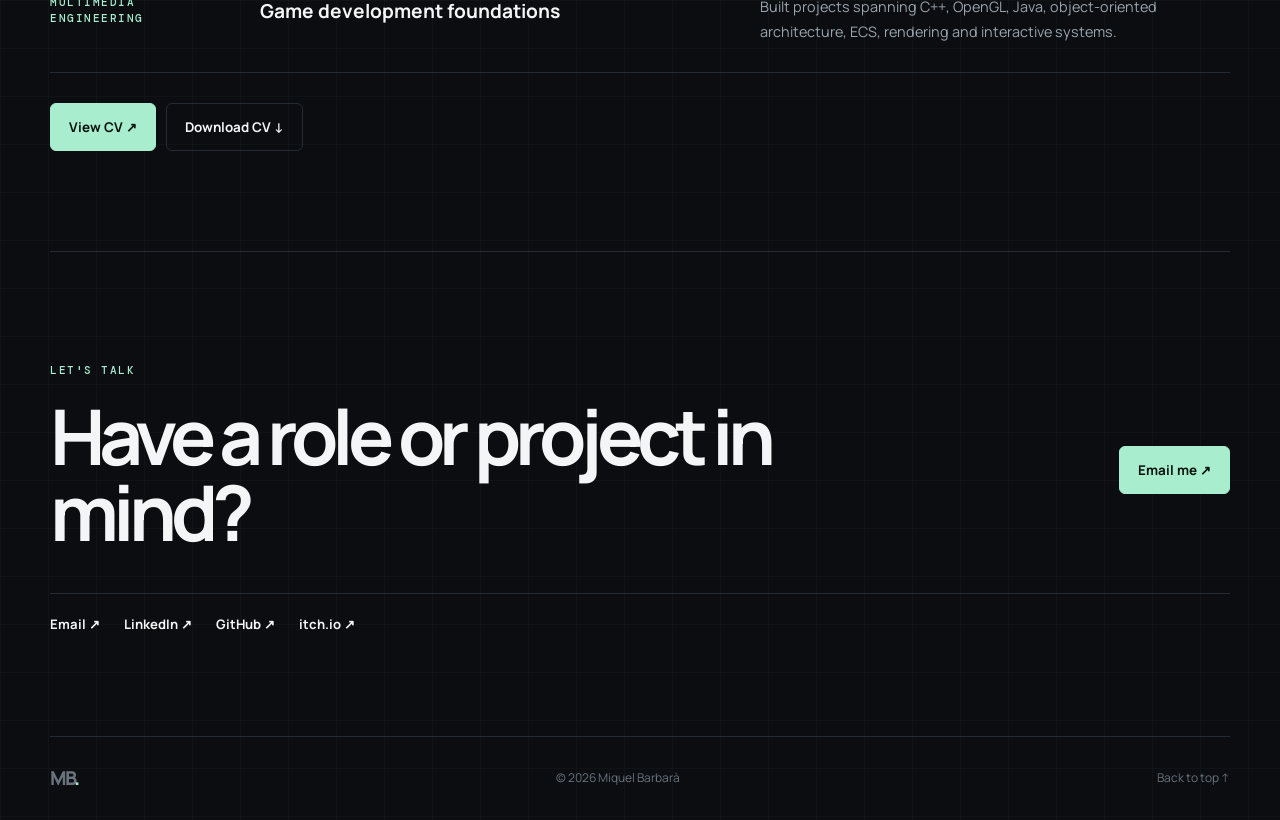
==== commit e1ac9e72: "Publish project imagery and contribution pages" ====
--- a/index.html
+++ b/index.html
@@ -57,39 +57,57 @@
 
   <div class="featured-grid">
     <article class="project-card project-featured">
+
+      <div class="project-copy">
       <div class="project-topline"><span class="project-type">GAME · FINAL DEGREE PROJECT</span><span class="project-number">01</span></div>
       <h3>VillAI</h3>
       <p class="project-role">AI-driven NPC systems & interactions</p>
       <p>A game exploring generative AI for more dynamic NPCs: context-aware dialogue, memory of past events, environmental reactions and personality-consistent responses.</p>
       <div class="tags"><span>AI</span><span>NPC systems</span><span>Game development</span><span>TFG</span></div>
       <div class="project-actions"><a class="project-link" href="https://github.com/MiquelBarbara/VillAI" target="_blank" rel="noopener noreferrer">View repository <span>↗</span></a></div>
+      </div>
     </article>
 
-    <article class="project-card project-featured">
+    <article id="bound-by-death" class="project-card project-featured project-with-cover">
+      <a class="project-cover" href="https://ravenwhisp.github.io/Ravenwhisp/" target="_blank" rel="noopener noreferrer" aria-label="Visit the Bound by Death project website">
+        <img src="assets/game-title-screen.png" alt="Bound by Death title artwork with its two protagonists, Lyriel and Death." width="1280" height="720" loading="lazy" decoding="async">
+      </a>
+      <div class="project-copy">
       <div class="project-topline"><span class="project-type">GAME · TEAM PROJECT</span><span class="project-number">02</span></div>
       <h3>Bound by Death</h3>
       <p class="project-role">Systems & mechanics design · gameplay development</p>
       <p>A cooperative action project where I worked across design and implementation, shaping mechanics and systems and iterating on the playable experience with the team.</p>
       <div class="tags"><span>Game design</span><span>Gameplay</span><span>Team development</span><span>Iteration</span></div>
-      <div class="project-actions"><a class="project-link" href="https://ravenwhisp.github.io/Ravenwhisp/" target="_blank" rel="noopener noreferrer">Project blog <span>↗</span></a><a class="project-link" href="https://github.com/Ravenwhisp" target="_blank" rel="noopener noreferrer">Team GitHub <span>↗</span></a></div>
+      <div class="project-actions"><a class="project-link contribution-link" href="bound-by-death.html">View my contributions <span>→</span></a><a class="project-link" href="https://ravenwhisp.github.io/Ravenwhisp/" target="_blank" rel="noopener noreferrer">Project blog <span>↗</span></a><a class="project-link" href="https://github.com/Ravenwhisp" target="_blank" rel="noopener noreferrer">Team GitHub <span>↗</span></a></div>
+      </div>
     </article>
 
-    <article class="project-card">
+    <article class="project-card project-with-cover">
+      <a class="project-cover project-cover-editor" href="assets/Emeika.png" target="_blank" rel="noopener noreferrer" aria-label="Open the full Emeika editor screenshot">
+        <img src="assets/Emeika.png" alt="Emeika DirectX 12 editor rendering a gold duck, with scene hierarchy, transform tools and inspector." width="1912" height="1007" loading="lazy" decoding="async">
+      </a>
+      <div class="project-copy">
       <div class="project-topline"><span class="project-type">ENGINE · PERSONAL PROJECT</span><span class="project-number">03</span></div>
       <h3>Emeika</h3>
       <p class="project-role">Custom C++ / DirectX 12 game engine</p>
       <p>Built to understand modern engine internals: GPU resources, rendering architecture, synchronization, scene systems, editor tooling and real-time profiling.</p>
       <div class="tags"><span>C++20</span><span>DirectX 12</span><span>HLSL</span><span>ImGui</span><span>glTF</span></div>
       <div class="project-actions"><a class="project-link" href="https://github.com/MiquelBarbara/Emeika" target="_blank" rel="noopener noreferrer">View repository <span>↗</span></a></div>
+      </div>
     </article>
 
-    <article class="project-card">
+    <article id="ravenengine" class="project-card project-with-cover">
+      <a class="project-cover project-cover-editor" href="assets/RavEngine.png" target="_blank" rel="noopener noreferrer" aria-label="Open the full RavenEngine editor screenshot">
+        <img src="assets/RavEngine.png" alt="RavenEngine editor showing a Bound by Death level, scene hierarchy, lighting settings and asset browser." width="1915" height="1008" loading="lazy" decoding="async">
+      </a>
+      <div class="project-copy">
       <div class="project-topline"><span class="project-type">ENGINE · MASTER'S PROJECT</span><span class="project-number">04</span></div>
-      <h3>Engine Master UPC</h3>
+      <h3>RavenEngine</h3>
       <p class="project-role">Rendering · architecture · tooling</p>
       <p>The evolution of the engine work started in Emeika, expanded collaboratively during my Master's projects with deeper rendering, architecture and tooling work.</p>
       <div class="tags"><span>C++</span><span>DirectX 12</span><span>HLSL</span><span>Engine architecture</span></div>
-      <div class="project-actions"><a class="project-link" href="https://github.com/Ravenwhisp/Engine_Master_UPC" target="_blank" rel="noopener noreferrer">View repository <span>↗</span></a></div>
+      <div class="project-actions"><a class="project-link contribution-link" href="ravenengine.html">View my contributions <span>→</span></a><a class="project-link" href="https://github.com/Ravenwhisp/Engine_Master_UPC" target="_blank" rel="noopener noreferrer">View repository <span>↗</span></a></div>
+      </div>
     </article>
   </div>
 </section>
@@ -100,9 +118,9 @@
     <p class="section-intro">Smaller projects that show different parts of my development background. <a class="text-link" href="https://miquelbarbara.itch.io" target="_blank" rel="noopener noreferrer">itch.io ↗</a></p>
   </div>
   <div class="compact-grid">
-    <article class="compact-card"><span class="project-type">C++ · OPENGL · ECS</span><h3>UpperTale</h3><p>An Undertale-inspired 2D project built to learn ECS architecture and rendering. I implemented character controls, AABB collisions, sprite animation and event progression.</p><a href="https://github.com/MiquelBarbara/UpperTale" target="_blank" rel="noopener noreferrer">Repository ↗</a></article>
+    <article class="compact-card project-with-cover"><a class="project-cover project-cover-pixel" href="assets/UpperTale.png" target="_blank" rel="noopener noreferrer" aria-label="Open the full UpperTale screenshot"><img src="assets/UpperTale.png" alt="UpperTale pixel-art room with the player character and Sans." width="792" height="792" loading="lazy" decoding="async"></a><div class="project-copy"><span class="project-type">C++ · OPENGL · ECS</span><h3>UpperTale</h3><p>An Undertale-inspired 2D project built to learn ECS architecture and rendering. I implemented character controls, AABB collisions, sprite animation and event progression.</p><a href="https://github.com/MiquelBarbara/UpperTale" target="_blank" rel="noopener noreferrer">Repository ↗</a></div></article>
     <article class="compact-card"><span class="project-type">C++ · TEXT ADVENTURE</span><h3>Zork</h3><p>A command-line tribute to Zork with extensible pattern-based command recognition, inventory, equipment, combat, containers and exploration.</p><a href="https://github.com/MiquelBarbara/Zork" target="_blank" rel="noopener noreferrer">Repository ↗</a></article>
-    <article class="compact-card"><span class="project-type">JAVA · SWING · TEAM PROJECT</span><h3>BetweenUS</h3><p>A social-deduction academic project. I built text-driven map generation, viewport rendering, collision detection and player sprite animation.</p><a href="https://github.com/MiquelBarbara/BetweenUS" target="_blank" rel="noopener noreferrer">Repository ↗</a></article>
+    <article class="compact-card project-with-cover"><a class="project-cover project-cover-pixel" href="assets/BetweenUs.png" target="_blank" rel="noopener noreferrer" aria-label="Open the full BetweenUS screenshot"><img src="assets/BetweenUs.png" alt="BetweenUS gameplay showing crewmates in a top-down spaceship map." width="603" height="387" loading="lazy" decoding="async"></a><div class="project-copy"><span class="project-type">JAVA · SWING · TEAM PROJECT</span><h3>BetweenUS</h3><p>A social-deduction academic project. I built text-driven map generation, viewport rendering, collision detection and player sprite animation.</p><a href="https://github.com/MiquelBarbara/BetweenUS" target="_blank" rel="noopener noreferrer">Repository ↗</a></div></article>
     <article class="compact-card itch-card"><span class="project-type">PLAYABLE WORK</span><h3>itch.io</h3><p>Play builds and game-jam style work live on my itch.io profile. Use this alongside the technical breakdowns here to see the projects in motion.</p><a href="https://miquelbarbara.itch.io" target="_blank" rel="noopener noreferrer">Play my games ↗</a></article>
   </div>
 </section>
@@ -123,7 +141,7 @@
 <section class="experience-section" id="experience">
   <div class="section-heading"><div><p class="eyebrow">BACKGROUND</p><h2>Experience & education</h2></div><p class="section-intro">A quick overview; the full details are available in my CV.</p></div>
   <div class="timeline">
-    <article><span>MASTER'S PROJECTS</span><h3>Game technology & custom engine development</h3><p>Expanded low-level rendering and engine architecture work into the collaborative Engine Master UPC project.</p></article>
+    <article><span>MASTER'S PROJECTS</span><h3>Game technology & custom engine development</h3><p>Expanded low-level rendering and engine architecture work into the collaborative RavenEngine project.</p></article>
     <article><span>FINAL DEGREE PROJECT</span><h3>VillAI</h3><p>Explored how generative AI can enrich NPC dialogue, memory, behavior and context-aware interactions in games.</p></article>
     <article><span>MULTIMEDIA ENGINEERING</span><h3>Game development foundations</h3><p>Built projects spanning C++, OpenGL, Java, object-oriented architecture, ECS, rendering and interactive systems.</p></article>
   </div>
--- a/style.css
+++ b/style.css
@@ -1,8 +1,50 @@
 @import url('https://fonts.googleapis.com/css2?family=DM+Mono:wght@400;500&family=Manrope:wght@400;500;600;700;800&display=swap');
-:root{color-scheme:dark;--bg:#0b0d10;--surface:#11151a;--surface2:#171c22;--text:#f3f5f6;--muted:#9aa5af;--faint:#68737d;--line:#242b32;--accent:#a8edce;--font:'Manrope',sans-serif;--mono:'DM Mono',monospace}*{box-sizing:border-box}html{scroll-behavior:smooth;scroll-padding-top:100px}body{margin:0;background:var(--bg);color:var(--text);font:400 16px/1.7 var(--font);-webkit-font-smoothing:antialiased}a{color:inherit;text-decoration:none}::selection{background:var(--accent);color:var(--bg)}.skip-link{position:fixed;z-index:20;top:10px;left:10px;padding:9px 14px;background:var(--accent);color:#07110c;transform:translateY(-160%)}.skip-link:focus{transform:none}.site-header,main,footer{width:min(calc(100% - 64px),1180px);margin:auto}.site-header{height:82px;display:flex;align-items:center;justify-content:space-between;border-bottom:1px solid var(--line);position:relative;z-index:10}.logo{font-size:1.2rem;font-weight:800;letter-spacing:-.1em}.logo span{color:var(--accent)}nav,.header-actions,.hero-actions,.project-actions,.social-links,.cv-row{display:flex;align-items:center}nav{gap:27px;color:var(--muted);font-size:.84rem}nav a:hover,.header-link:hover,.social-links a:hover,.compact-card a:hover{color:var(--accent)}.header-actions{gap:16px}.header-link{font-size:.8rem;color:var(--muted)}.btn{min-height:48px;display:inline-flex;align-items:center;justify-content:center;gap:15px;padding:0 18px;border:1px solid var(--line);border-radius:6px;font-size:.84rem;font-weight:700;transition:.2s ease}.btn:hover{transform:translateY(-2px)}.btn.primary,.cv-small{background:var(--accent);border-color:var(--accent);color:#07110c}.btn.secondary:hover,.btn.ghost:hover{border-color:var(--accent);color:var(--accent)}.cv-small{min-height:38px;padding:0 13px;font-size:.76rem}.hero{position:relative;min-height:min(760px,calc(100svh - 82px));display:flex;align-items:center;padding:100px 0 130px;overflow:hidden}.hero-copy{position:relative;z-index:2;max-width:720px}.eyebrow,.project-type,.timeline span{font:500 .69rem/1.4 var(--mono);letter-spacing:.14em;color:var(--accent);text-transform:uppercase}.hero .eyebrow{display:flex;align-items:center;gap:10px}.status-dot{width:7px;height:7px;border-radius:50%;background:var(--accent);box-shadow:0 0 14px #a8edce70}.hero h1{margin:22px 0 20px;font-size:clamp(4.8rem,10vw,8.8rem);line-height:.89;letter-spacing:-.09em}.hero h1 span{color:#d9e0e4}.hero-lead{max-width:650px;margin:0;color:#b2bbc2;font-size:clamp(1.08rem,2vw,1.35rem);line-height:1.65}.hero-actions{flex-wrap:wrap;gap:10px;margin-top:32px}.hero-note{color:var(--faint);font-size:.78rem;margin-top:18px}.hero-art{position:absolute;width:min(43vw,500px);aspect-ratio:13/9;right:-10px;top:50%;transform:translateY(-50%);display:grid;place-items:center;opacity:.75;pointer-events:none}.gamepad-art{display:block;width:100%;height:100%;overflow:visible}.gamepad-shell{fill:#111a17;stroke:#70877d;stroke-width:5;stroke-linejoin:round}.dpad{fill:var(--accent);opacity:.88}.face-button{fill:var(--accent)}.face-button-muted{fill:#70877d}.center-button{fill:none;stroke:#70877d;stroke-width:5;stroke-linecap:round}.block-accent{fill:var(--accent);opacity:.72}
-.work-section,.about-section,.experience-section,.contact-section{padding:100px 0;border-top:1px solid var(--line)}.section-heading{display:flex;align-items:end;justify-content:space-between;gap:30px;margin-bottom:38px}.section-heading h2,.about-heading h2,.contact-section h2{margin:8px 0 0;font-size:clamp(2.8rem,6vw,5rem);line-height:1;letter-spacing:-.075em}.section-intro{max-width:360px;margin:0 0 5px;color:var(--muted);font-size:.93rem}.text-link{color:var(--accent);font-weight:700}.featured-grid{display:grid;grid-template-columns:repeat(2,minmax(0,1fr));gap:18px}.project-card{min-height:410px;display:flex;flex-direction:column;padding:30px;background:linear-gradient(145deg,#151a20,#101317);border:1px solid var(--line);border-radius:8px;transition:.2s ease}.project-card:hover,.compact-card:hover{transform:translateY(-3px);border-color:#3b4b44}.project-featured{background:radial-gradient(ellipse at top right,#1c2924 0,transparent 45%),linear-gradient(145deg,#151a20,#101317)}.project-topline{display:flex;justify-content:space-between}.project-number{color:#59636b;font:500 .7rem var(--mono)}.project-card h3,.compact-card h3{margin:38px 0 4px;font-size:clamp(1.8rem,3vw,2.5rem);line-height:1.1;letter-spacing:-.06em}.project-role{color:#d5dce0!important;font-weight:700;margin-bottom:13px!important}.project-card p,.compact-card p{color:var(--muted);font-size:.9rem}.tags{display:flex;flex-wrap:wrap;gap:7px;margin:20px 0 25px}.tags span{padding:5px 9px;border:1px solid #2a3239;border-radius:4px;color:#b8c1c7;font:400 .66rem var(--mono)}.project-actions{gap:18px;margin-top:auto;border-top:1px solid var(--line);padding-top:14px;flex-wrap:wrap}.project-link{font-size:.79rem;font-weight:700}.project-link span{color:var(--accent)}.compact-grid{display:grid;grid-template-columns:repeat(2,minmax(0,1fr));gap:14px}.compact-card{min-height:270px;padding:26px;border:1px solid var(--line);border-radius:8px;background:#101419;transition:.2s ease;display:flex;flex-direction:column}.compact-card h3{margin-top:26px;font-size:1.8rem}.compact-card p{margin:5px 0 20px}.compact-card a{margin-top:auto;color:#d5dce0;font-weight:700;font-size:.8rem}.itch-card{background:radial-gradient(ellipse at bottom right,#1c2924,transparent 55%),#101419}.about-section{display:grid;grid-template-columns:1fr 1fr;gap:8vw}.about-heading h2{font-size:clamp(2.5rem,5vw,4rem);line-height:1.08}.about-copy>p{color:#b4bdc4;line-height:1.85;margin:30px 0}.skill-groups{display:grid;grid-template-columns:1fr 1fr;gap:12px}.skill-groups div{padding:17px;border:1px solid var(--line);border-radius:6px}.skill-groups strong{font-size:.78rem}.skill-groups p{margin:5px 0 0;color:var(--muted);font:400 .68rem/1.6 var(--mono)}.timeline{border-top:1px solid var(--line)}.timeline article{display:grid;grid-template-columns:180px 1fr 1fr;gap:30px;padding:28px 0;border-bottom:1px solid var(--line);align-items:start}.timeline h3{margin:0;font-size:1.2rem}.timeline p{margin:0;color:var(--muted);font-size:.9rem}.cv-row{gap:10px;margin-top:30px}.contact-row{display:flex;align-items:center;justify-content:space-between;gap:25px}.contact-section h2{max-width:760px}.social-links{gap:24px;margin-top:42px;padding-top:19px;border-top:1px solid var(--line);font-size:.82rem;font-weight:700;flex-wrap:wrap}footer{min-height:84px;display:flex;align-items:center;justify-content:space-between;border-top:1px solid var(--line);color:var(--faint);font-size:.75rem}footer p{margin:0}
+:root{color-scheme:dark;--bg:#0b0d10;--surface:#11151a;--surface2:#171c22;--text:#f3f5f6;--muted:#9aa5af;--faint:#68737d;--line:#242b32;--accent:#a8edce;--font:'Manrope',sans-serif;--mono:'DM Mono',monospace}*{box-sizing:border-box}html{scroll-behavior:smooth;scroll-padding-top:100px}body{margin:0;background-color:var(--bg);background-image:linear-gradient(rgba(168,237,206,.028) 1px,transparent 1px),linear-gradient(90deg,rgba(168,237,206,.028) 1px,transparent 1px),radial-gradient(circle at 72% 8%,rgba(168,237,206,.055),transparent 27%);background-size:48px 48px,48px 48px,100% 100%;color:var(--text);font:400 16px/1.7 var(--font);-webkit-font-smoothing:antialiased}a{color:inherit;text-decoration:none}::selection{background:var(--accent);color:var(--bg)}.skip-link{position:fixed;z-index:20;top:10px;left:10px;padding:9px 14px;background:var(--accent);color:#07110c;transform:translateY(-160%)}.skip-link:focus{transform:none}.site-header,main,footer{width:min(calc(100% - 64px),1180px);margin:auto}.site-header{height:82px;display:flex;align-items:center;justify-content:space-between;border-bottom:1px solid var(--line);position:relative;z-index:10}.logo{font-size:1.2rem;font-weight:800;letter-spacing:-.1em}.logo span{color:var(--accent)}nav,.header-actions,.hero-actions,.project-actions,.social-links,.cv-row{display:flex;align-items:center}nav{gap:27px;color:var(--muted);font-size:.84rem}nav a:hover,.header-link:hover,.social-links a:hover,.compact-card a:hover{color:var(--accent)}.header-actions{gap:16px}.header-link{font-size:.8rem;color:var(--muted)}.btn{min-height:48px;display:inline-flex;align-items:center;justify-content:center;gap:15px;padding:0 18px;border:1px solid var(--line);border-radius:6px;font-size:.84rem;font-weight:700;transition:.2s ease}.btn:hover{transform:translateY(-2px)}.btn.primary,.cv-small{background:var(--accent);border-color:var(--accent);color:#07110c}.btn.secondary:hover,.btn.ghost:hover{border-color:var(--accent);color:var(--accent)}.cv-small{min-height:38px;padding:0 13px;font-size:.76rem}.hero{position:relative;min-height:min(760px,calc(100svh - 82px));display:flex;align-items:center;padding:100px 0 130px;overflow:hidden}.hero-copy{position:relative;z-index:2;max-width:720px}.eyebrow,.project-type,.timeline span{font:500 .69rem/1.4 var(--mono);letter-spacing:.14em;color:var(--accent);text-transform:uppercase}.hero .eyebrow{display:flex;align-items:center;gap:10px}.status-dot{width:7px;height:7px;border-radius:50%;background:var(--accent);box-shadow:0 0 14px #a8edce70}.hero h1{margin:22px 0 20px;font-size:clamp(4.8rem,10vw,8.8rem);line-height:.89;letter-spacing:-.09em}.hero h1 span{color:#d9e0e4}.hero-lead{max-width:650px;margin:0;color:#b2bbc2;font-size:clamp(1.08rem,2vw,1.35rem);line-height:1.65}.hero-actions{flex-wrap:wrap;gap:10px;margin-top:32px}.hero-note{color:var(--faint);font-size:.78rem;margin-top:18px}.hero-art{position:absolute;width:min(43vw,500px);aspect-ratio:1;right:-10px;top:50%;transform:translateY(-50%);display:grid;place-items:center;pointer-events:none}.hero-visual-frame{position:relative;width:88%;aspect-ratio:1;border:1px solid rgba(168,237,206,.13);background:linear-gradient(135deg,rgba(168,237,206,.025),transparent 55%);clip-path:polygon(0 0,91% 0,100% 9%,100% 100%,9% 100%,0 91%)}.hero-visual-frame:before,.hero-visual-frame:after{content:"";position:absolute;inset:11%;border:1px solid rgba(168,237,206,.07);border-radius:50%}.hero-visual-frame:after{inset:25%;border-style:dashed;transform:rotate(18deg)}.gamepad-art{position:absolute;width:58%;height:58%;left:21%;top:21%;filter:invert(91%) sepia(17%) saturate(525%) hue-rotate(95deg) brightness(103%) contrast(87%);opacity:.88;z-index:2}.frame-label,.frame-coord{position:absolute;z-index:3;font:500 .55rem var(--mono);letter-spacing:.12em;color:rgba(168,237,206,.55)}.frame-label{top:14px;left:17px}.frame-coord{right:17px;bottom:14px}.tetris-cluster{position:absolute;right:-3%;top:12%;display:grid;grid-template-columns:repeat(3,22px);grid-template-rows:repeat(2,22px);gap:4px;transform:rotate(7deg);z-index:4}.tetris-cluster i{display:block;border:1px solid rgba(168,237,206,.75);background:rgba(168,237,206,.12);box-shadow:inset 0 0 10px rgba(168,237,206,.08)}.tetris-cluster i:nth-child(1){grid-column:2}.tetris-cluster i:nth-child(2){grid-column:1;grid-row:2}.tetris-cluster i:nth-child(3){grid-column:2;grid-row:2;background:rgba(168,237,206,.7)}.tetris-cluster i:nth-child(4){grid-column:3;grid-row:2}.crosshair{position:absolute;width:18px;height:18px;z-index:3}.crosshair:before,.crosshair:after{content:"";position:absolute;background:rgba(168,237,206,.45)}.crosshair:before{width:18px;height:1px;top:8px}.crosshair:after{width:1px;height:18px;left:8px}.crosshair-a{left:-9px;bottom:27%}.crosshair-b{right:17%;top:-9px}.hero:before{content:"";position:absolute;inset:0;pointer-events:none;background:linear-gradient(90deg,var(--bg) 0%,transparent 24%,transparent 76%,var(--bg) 100%);opacity:.42}
+.work-section,.about-section,.experience-section,.contact-section{padding:100px 0;border-top:1px solid var(--line)}.section-heading{display:flex;align-items:end;justify-content:space-between;gap:30px;margin-bottom:38px}.section-heading h2,.about-heading h2,.contact-section h2{margin:8px 0 0;font-size:clamp(2.8rem,6vw,5rem);line-height:1;letter-spacing:-.075em}.section-intro{max-width:360px;margin:0 0 5px;color:var(--muted);font-size:.93rem}.text-link{color:var(--accent);font-weight:700}.featured-grid{display:grid;grid-template-columns:repeat(2,minmax(0,1fr));gap:18px}.project-card{position:relative;overflow:hidden;min-height:410px;display:flex;flex-direction:column;padding:30px;background:linear-gradient(145deg,#151a20,#101317);border:1px solid var(--line);border-radius:8px;transition:.2s ease}.project-card:hover,.compact-card:hover{transform:translateY(-3px);border-color:#3b4b44}.project-card:before{content:"";position:absolute;width:80px;height:80px;right:-41px;top:-41px;border:1px solid rgba(168,237,206,.08);transform:rotate(45deg)}.project-featured{background:radial-gradient(ellipse at top right,#1c2924 0,transparent 45%),linear-gradient(145deg,#151a20,#101317)}.project-topline{display:flex;justify-content:space-between}.project-number{color:#59636b;font:500 .7rem var(--mono)}.project-card h3,.compact-card h3{margin:38px 0 4px;font-size:clamp(1.8rem,3vw,2.5rem);line-height:1.1;letter-spacing:-.06em}.project-role{color:#d5dce0!important;font-weight:700;margin-bottom:13px!important}.project-card p,.compact-card p{color:var(--muted);font-size:.9rem}.tags{display:flex;flex-wrap:wrap;gap:7px;margin:20px 0 25px}.tags span{padding:5px 9px;border:1px solid #2a3239;border-radius:4px;color:#b8c1c7;font:400 .66rem var(--mono)}.project-actions{gap:18px;margin-top:auto;border-top:1px solid var(--line);padding-top:14px;flex-wrap:wrap}.project-link{font-size:.79rem;font-weight:700}.project-link span{color:var(--accent)}.compact-grid{display:grid;grid-template-columns:repeat(2,minmax(0,1fr));gap:14px}.compact-card{min-height:270px;padding:26px;border:1px solid var(--line);border-radius:8px;background:#101419;transition:.2s ease;display:flex;flex-direction:column}.compact-card h3{margin-top:26px;font-size:1.8rem}.compact-card p{margin:5px 0 20px}.compact-card a{margin-top:auto;color:#d5dce0;font-weight:700;font-size:.8rem}.itch-card{background:radial-gradient(ellipse at bottom right,#1c2924,transparent 55%),#101419}.about-section{display:grid;grid-template-columns:1fr 1fr;gap:8vw}.about-heading h2{font-size:clamp(2.5rem,5vw,4rem);line-height:1.08}.about-copy>p{color:#b4bdc4;line-height:1.85;margin:30px 0}.skill-groups{display:grid;grid-template-columns:1fr 1fr;gap:12px}.skill-groups div{padding:17px;border:1px solid var(--line);border-radius:6px}.skill-groups strong{font-size:.78rem}.skill-groups p{margin:5px 0 0;color:var(--muted);font:400 .68rem/1.6 var(--mono)}.timeline{border-top:1px solid var(--line)}.timeline article{display:grid;grid-template-columns:180px 1fr 1fr;gap:30px;padding:28px 0;border-bottom:1px solid var(--line);align-items:start}.timeline h3{margin:0;font-size:1.2rem}.timeline p{margin:0;color:var(--muted);font-size:.9rem}.cv-row{gap:10px;margin-top:30px}.contact-row{display:flex;align-items:center;justify-content:space-between;gap:25px}.contact-section h2{max-width:760px}.social-links{gap:24px;margin-top:42px;padding-top:19px;border-top:1px solid var(--line);font-size:.82rem;font-weight:700;flex-wrap:wrap}footer{min-height:84px;display:flex;align-items:center;justify-content:space-between;border-top:1px solid var(--line);color:var(--faint);font-size:.75rem}footer p{margin:0}
 a:focus-visible{outline:2px solid var(--accent);outline-offset:4px}
+.contributions{grid-column:1/-1;min-width:0;padding-top:30px;border-top:1px solid var(--line)}
+.contributions-heading{display:flex;justify-content:space-between;align-items:end;gap:20px;margin-bottom:24px}
+.contributions-heading .eyebrow{color:var(--accent);margin:0}
+.contributions-heading h2{font-size:1.7rem;margin:8px 0 0}
+.contributions-heading>p{font-size:.75rem;margin:0}
+.feature-grid{display:grid;grid-template-columns:repeat(3,minmax(0,1fr));gap:18px}
+.feature-card{min-width:0;overflow:hidden;border:1px solid var(--line);border-radius:6px;background:var(--surface)}
+.feature-image{display:flex;align-items:center;justify-content:center;aspect-ratio:16/10;background:#090c10;border-bottom:1px solid var(--line)}
+.feature-image img{display:block;width:100%;height:100%;object-fit:contain}
+.feature-image:focus-visible{outline-offset:-4px}
+.feature-image:hover{border-color:var(--accent)}
+.feature-copy{padding:18px}
+.contributions .feature-role{font:400 .62rem/1.5 var(--mono);color:var(--accent);margin:0 0 8px}
+.feature-copy h3{font-size:1.04rem;line-height:1.3;letter-spacing:-.025em;margin:0 0 10px}
+.contributions .feature-copy>p:last-child{font-size:.8rem;line-height:1.65;margin:0}
+.contributions .contributions-note{font-size:.79rem;margin:22px 0 0;max-width:90ch}
+@media(max-width:1000px){.feature-grid{grid-template-columns:repeat(2,minmax(0,1fr))}}
+@media(max-width:650px){.feature-grid{grid-template-columns:1fr}.contributions-heading{display:block}.contributions-heading>p{margin-top:12px}.contributions{padding-top:24px}}
+.featured-grid{grid-template-columns:1fr}
+.project-card{min-height:0}
+.project-copy{display:flex;flex-direction:column;min-width:0}
+.project-with-cover{display:grid;grid-template-columns:minmax(0,1fr) minmax(0,1.1fr);align-items:center;gap:32px}
+.project-cover{position:relative;display:block;min-width:0;width:100%;aspect-ratio:16/9;margin:0;overflow:hidden;background:#090c10;border:1px solid var(--line);border-radius:6px;isolation:isolate}
+.project-cover img{display:block;width:100%;height:100%;object-fit:contain}
+.project-cover-pixel img{image-rendering:pixelated}
+.project-copy h3{margin-top:18px}
+.project-copy .project-actions{margin-top:0}
+.compact-card.project-with-cover{grid-template-columns:minmax(0,.85fr) minmax(0,1.15fr);gap:20px}
+.compact-card .project-cover{margin:0;aspect-ratio:1}
+.compact-card .project-copy{height:100%}
+.compact-card .project-copy h3{margin-top:14px}
+.project-cover:focus-visible{outline-offset:-5px}
+@media(max-width:1050px){.compact-grid{grid-template-columns:1fr}}
+@media(max-width:650px){.project-with-cover,.compact-card.project-with-cover{grid-template-columns:1fr;gap:24px}.compact-card .project-cover{aspect-ratio:16/10}.project-card.project-with-cover{min-height:0}}
 @media(max-width:850px){.site-header,main,footer{width:min(calc(100% - 40px),1180px)}nav{display:none}.hero-art{right:-70px;opacity:.27}.timeline article{grid-template-columns:150px 1fr}.timeline p{grid-column:2}}
 @media(max-width:650px){.site-header{height:72px}.header-link{display:none}.cv-small{display:inline-flex}.hero{min-height:700px;padding:80px 0 100px}.hero-art{width:70vw;right:0;top:62%;opacity:.16}.hero h1{font-size:clamp(4.1rem,18vw,7rem)}.work-section,.about-section,.experience-section,.contact-section{padding:72px 0}.section-heading{display:block}.section-intro{margin-top:14px}.featured-grid,.compact-grid,.about-section,.skill-groups{grid-template-columns:1fr}.project-card{min-height:370px;padding:24px}.compact-card{min-height:245px}.about-section{display:grid;gap:0}.about-copy>p{margin-top:18px}.timeline article{display:block}.timeline h3{margin:8px 0}.timeline p{margin-top:5px}.contact-row{align-items:flex-start;flex-direction:column}.contact-section h2{font-size:3.3rem}.hero-actions{align-items:flex-start}.hero-note{max-width:310px}}
 @media(max-width:390px){.site-header,main,footer{width:calc(100% - 30px)}.cv-small{font-size:.7rem;padding:0 10px}.hero-actions{flex-direction:column}.btn{min-width:180px;justify-content:space-between}.social-links{gap:13px}}
 @media(prefers-reduced-motion:reduce){*{scroll-behavior:auto!important;transition:none!important}}
+
+.contribution-link{color:var(--accent)}
+.contribution-page{padding-bottom:64px}
+.contribution-intro{padding:64px 0 40px}
+.contribution-intro>.eyebrow{margin-top:36px}
+.contribution-intro h1{font-size:clamp(2.8rem,7vw,5rem);line-height:1.05;letter-spacing:-.06em;margin:12px 0 18px}
+.contribution-intro>p:last-child{max-width:680px;color:var(--muted)}
+.contribution-navigation{display:flex;flex-wrap:wrap;gap:14px;justify-content:space-between;margin-top:40px}
